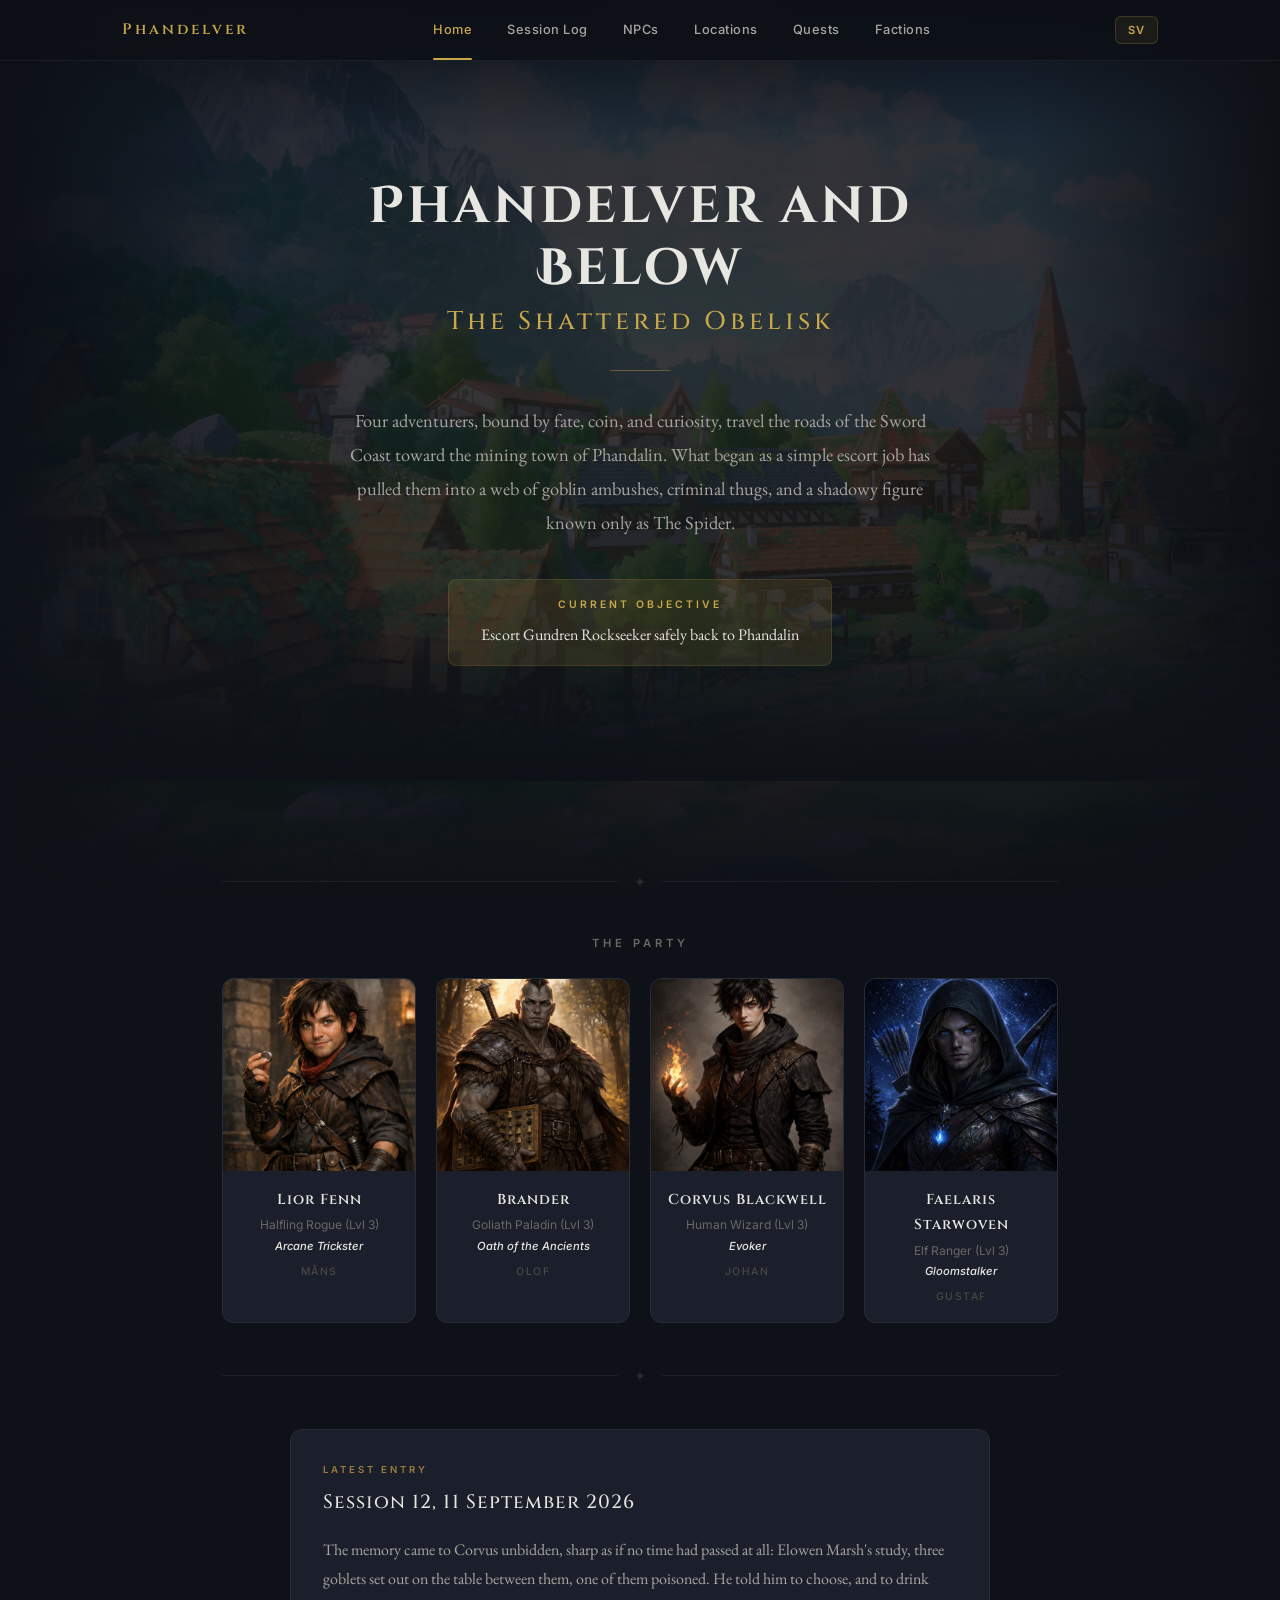
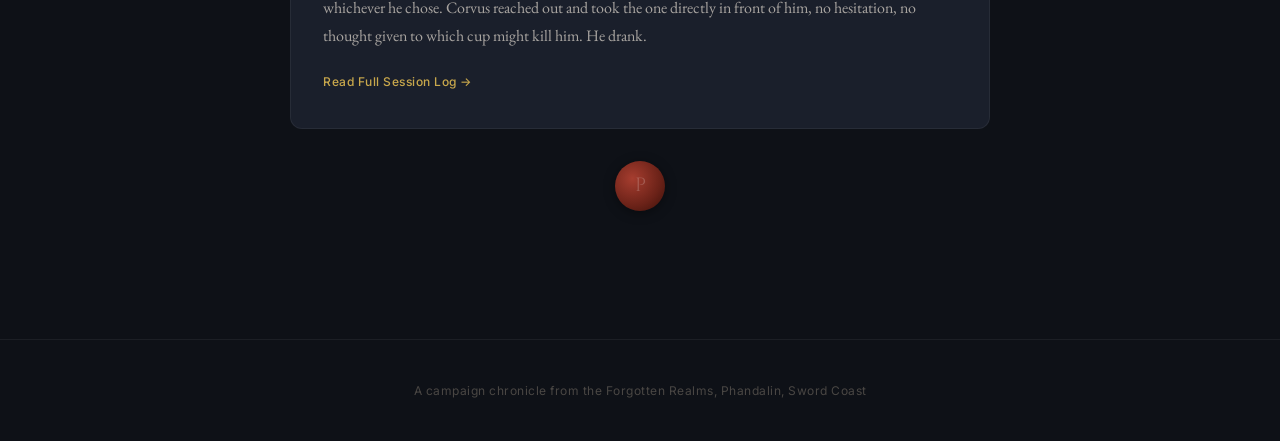
==== site/index.html @ 5e4ab94f "Add Session 12: Cragmaw Castle's depths and the fall of King Grol Session 12 (11 September 2026) wit" ====
<!DOCTYPE html>
<html lang="en">
<head>
  <meta charset="UTF-8">
  <meta name="viewport" content="width=device-width, initial-scale=1.0">
  <title>Phandelver and Below: The Shattered Obelisk</title>
  <link rel="stylesheet" href="assets/css/styles.css">
  <link rel="icon" href="data:image/svg+xml,<svg xmlns='http://www.w3.org/2000/svg' viewBox='0 0 100 100'><text y='.9em' font-size='90'>⚔️</text></svg>">
</head>
<body>
  <div class="page-bg"></div>

  <nav class="main-nav">
    <div class="nav-container">
      <a href="index.html" class="nav-brand">Phandelver</a>
      <ul class="nav-links">
        <li><a href="index.html" data-i18n="nav.home">Home</a></li>
        <li><a href="sessions.html" data-i18n="nav.sessions">Session Log</a></li>
        <li><a href="npcs.html" data-i18n="nav.npcs">NPCs</a></li>
        <li><a href="locations.html" data-i18n="nav.locations">Locations</a></li>
        <li><a href="goals.html" data-i18n="nav.quests">Quests</a></li>
        <li><a href="factions.html" data-i18n="nav.factions">Factions</a></li>
      </ul>
      <div class="nav-right">
        <button class="lang-toggle" title="Byt till svenska">SV</button>
        <button class="nav-toggle" aria-label="Menu">☰</button>
      </div>
    </div>
  </nav>

  <section class="hero">
    <div class="hero-content">
      <h1 class="hero-title">
        Phandelver and Below
        <span>The Shattered Obelisk</span>
      </h1>
      <div class="hero-divider"></div>
      <p class="hero-intro" data-i18n="home.intro">
        Four adventurers, bound by fate, coin, and curiosity, travel the roads of the Sword Coast toward the mining town of Phandalin. What began as a simple escort job has pulled them into a web of goblin ambushes, criminal thugs, and a shadowy figure known only as The Spider.
      </p>
      <div class="hero-goal">
        <span class="hero-goal-label" data-i18n="home.objective">Current Objective</span>
        <span id="hero-goal-text" data-i18n="home.objective.text">Escort Gundren Rockseeker safely back to Phandalin</span>
      </div>
    </div>
  </section>

  <main class="page-wrapper">
    <div class="content-area">

      <div class="divider"><span class="divider-icon">✦</span></div>
      <h2 class="section-title" data-i18n="home.party">The Party</h2>

      <div class="party-grid" id="party-grid"></div>

      <div class="divider"><span class="divider-icon">✦</span></div>

      <div class="latest-session-preview">
        <div class="latest-session-label" data-i18n="home.latest">Latest Entry</div>
        <div class="latest-session-title" id="latest-session-title"></div>
        <div class="latest-session-summary" id="latest-summary"></div>
        <a href="sessions.html" class="btn-link" data-i18n="home.readmore">Read Full Session Log</a>
      </div>

      <div class="wax-seal">P</div>

    </div>
  </main>

  <footer class="main-footer" data-i18n="home.footer">
    A campaign chronicle from the Forgotten Realms, Phandalin, Sword Coast
  </footer>

  <button class="scroll-top" aria-label="Scroll to top">↑</button>

  <script src="assets/js/data.js?v=6"></script>
  <script src="assets/js/i18n.js?v=6"></script>
  <script src="assets/js/app.js?v=6"></script>
  <script>
    campaignReady.then(() => {
      const partyGrid = document.getElementById('party-grid');
      CAMPAIGN.party.forEach(pc => {
        const card = document.createElement('div');
        card.className = 'party-card fade-in';
        card.innerHTML = `
          <div class="party-portrait">
            <img src="${pc.image}" alt="${pc.name}">
          </div>
          <div class="party-card-info">
            <div class="card-name">${pc.name}</div>
            <div class="card-detail">${pc.race} ${pc.class} (Lvl ${pc.level})</div>
            ${pc.subclass ? `<div class="card-subclass">${pc.subclass}</div>` : ''}
            <div class="card-player">${pc.player}</div>
          </div>`;
        partyGrid.appendChild(card);
      });

      function renderLatestSummary() {
        const latest = CAMPAIGN.sessions[CAMPAIGN.sessions.length - 1];
        document.getElementById('latest-session-title').textContent =
          `${latest.title}, ${latest.date}`;
        const st = getSessionText(latest.id);
        const recapText = (st && st.recap) || latest.what;
        const firstParagraph = recapText.split(/\n+/)[0];
        document.getElementById('latest-summary').innerHTML =
          `<p>${firstParagraph}</p>`;
      }
      renderLatestSummary();
      window.addEventListener('langchange', renderLatestSummary);
    });
  </script>
</body>
</html>
---- site/assets/css/styles.css ----
@import url('https://fonts.googleapis.com/css2?family=EB+Garamond:ital,wght@0,400;0,500;0,600;0,700;0,800;1,400;1,500&family=Inter:wght@300;400;500;600&family=Cinzel:wght@400;500;600;700;900&family=Cinzel+Decorative:wght@400;700;900&display=swap');

/* ═══════════════════════════════════════════════════════
   LegendKeeper-inspired Dark Fantasy Theme
   Deep navy, warm gold accents, serif + sans-serif pairing
   ═══════════════════════════════════════════════════════ */

:root {
  /* Core palette */
  --bg-deepest: #0e1117;
  --bg-deep: #141820;
  --bg-card: #1a1f2b;
  --bg-card-hover: #1f2535;
  --bg-surface: #232a38;
  --bg-surface-light: #2a3245;

  --text-primary: #e8e6e1;
  --text-secondary: #a8a4a0;
  --text-muted: #6b6763;
  --text-faded: #4a4744;

  --gold: #c9a84c;
  --gold-bright: #e2c05c;
  --gold-dim: #9a7e3a;
  --gold-glow: rgba(201, 168, 76, 0.12);
  --gold-glow-strong: rgba(201, 168, 76, 0.25);

  --accent-red: #a63d2f;
  --accent-green: #3d8b4a;
  --accent-blue: #3a6b9a;

  --border: rgba(255, 255, 255, 0.06);
  --border-hover: rgba(201, 168, 76, 0.25);
  --shadow: rgba(0, 0, 0, 0.4);
  --shadow-heavy: rgba(0, 0, 0, 0.6);

  /* Typography */
  --font-heading: 'Cinzel', serif;
  --font-heading-decorative: 'Cinzel Decorative', 'Cinzel', serif;
  --font-body: 'EB Garamond', Georgia, serif;
  --font-ui: 'Inter', -apple-system, BlinkMacSystemFont, sans-serif;

  --radius: 8px;
  --radius-lg: 12px;
  --transition: 0.25s ease;
}

*, *::before, *::after {
  box-sizing: border-box;
  margin: 0;
  padding: 0;
}

html {
  scroll-behavior: smooth;
  font-size: 16px;
}

html {
  background-color: var(--bg-deepest);
}

body {
  font-family: var(--font-body);
  background-color: transparent;
  color: var(--text-primary);
  font-size: 1.125rem;
  line-height: 1.75;
  min-height: 100vh;
  -webkit-font-smoothing: antialiased;
}

::selection {
  background: var(--gold-glow-strong);
  color: var(--text-primary);
}

/* ═══════════════════════ NAVIGATION ═══════════════════════ */

.main-nav {
  position: sticky;
  top: 0;
  z-index: 100;
  background: rgba(14, 17, 23, 0.85);
  backdrop-filter: blur(20px);
  -webkit-backdrop-filter: blur(20px);
  border-bottom: 1px solid var(--border);
  padding: 0;
}

.nav-container {
  max-width: 1100px;
  margin: 0 auto;
  display: flex;
  align-items: center;
  justify-content: space-between;
  padding: 0 2rem;
  height: 60px;
}

.nav-brand {
  font-family: var(--font-heading);
  color: var(--gold);
  font-size: 0.95rem;
  text-decoration: none;
  letter-spacing: 3px;
  font-weight: 600;
  transition: color var(--transition);
}

.nav-brand:hover {
  color: var(--gold-bright);
}

.nav-links {
  display: flex;
  list-style: none;
  gap: 0;
  align-items: center;
}

.nav-links a {
  display: block;
  padding: 0 1.1rem;
  color: var(--text-secondary);
  text-decoration: none;
  font-family: var(--font-ui);
  font-size: 0.8rem;
  font-weight: 500;
  letter-spacing: 0.5px;
  transition: color var(--transition);
  line-height: 60px;
  position: relative;
}

.nav-links a:hover {
  color: var(--text-primary);
}

.nav-links a.active {
  color: var(--gold);
}

.nav-links a.active::after {
  content: '';
  position: absolute;
  bottom: 0;
  left: 1.1rem;
  right: 1.1rem;
  height: 2px;
  background: var(--gold);
  border-radius: 1px;
}

.nav-right {
  display: flex;
  align-items: center;
  gap: 0.75rem;
}

.lang-toggle {
  padding: 0.35rem 0.75rem;
  font-family: var(--font-ui);
  font-size: 0.7rem;
  font-weight: 600;
  letter-spacing: 1px;
  background: rgba(201, 168, 76, 0.08);
  border: 1px solid rgba(201, 168, 76, 0.2);
  border-radius: 6px;
  color: var(--gold);
  cursor: pointer;
  transition: all var(--transition);
}

.lang-toggle:hover {
  background: rgba(201, 168, 76, 0.15);
  border-color: var(--gold);
}

.nav-toggle {
  display: none;
  background: none;
  border: none;
  color: var(--text-secondary);
  font-size: 1.3rem;
  cursor: pointer;
  padding: 0.5rem;
}

/* ═══════════════════════ HERO SECTION ═══════════════════════ */

.hero {
  position: relative;
  min-height: 80vh;
  display: flex;
  align-items: center;
  justify-content: center;
  text-align: center;
  overflow: hidden;
  background: transparent;
}

.hero::before {
  content: '';
  position: absolute;
  inset: 0;
  background:
    radial-gradient(ellipse at 50% 40%, rgba(201, 168, 76, 0.06) 0%, transparent 60%),
    radial-gradient(ellipse at 20% 80%, rgba(58, 107, 154, 0.04) 0%, transparent 50%),
    radial-gradient(ellipse at 80% 20%, rgba(166, 61, 47, 0.03) 0%, transparent 50%);
}

.hero::after {
  content: '';
  position: absolute;
  bottom: 0;
  left: 0;
  right: 0;
  height: 200px;
  background: linear-gradient(to top, var(--bg-deepest), transparent);
}

.hero-content {
  position: relative;
  z-index: 2;
  max-width: 720px;
  padding: 4rem 2rem;
}

.hero-subtitle {
  font-family: var(--font-ui);
  color: var(--text-muted);
  font-size: 0.75rem;
  font-weight: 500;
  letter-spacing: 4px;
  text-transform: uppercase;
  margin-bottom: 1.5rem;
}

.hero-title {
  font-family: var(--font-heading-decorative);
  color: var(--text-primary);
  font-size: clamp(2rem, 5vw, 3.2rem);
  font-weight: 700;
  letter-spacing: 3px;
  margin-bottom: 0.5rem;
  line-height: 1.2;
}

.hero-title span {
  display: block;
  font-family: var(--font-heading);
  font-size: 0.5em;
  color: var(--gold);
  letter-spacing: 4px;
  margin-top: 0.5rem;
  font-weight: 500;
}

.hero-divider {
  width: 60px;
  height: 1px;
  background: var(--gold-dim);
  margin: 2rem auto;
  opacity: 0.6;
}

.hero-intro {
  color: var(--text-secondary);
  font-size: 1.15rem;
  max-width: 600px;
  margin: 0 auto 2.5rem;
  line-height: 1.85;
}

.hero-goal {
  display: inline-block;
  background: var(--gold-glow);
  border: 1px solid rgba(201, 168, 76, 0.15);
  border-radius: var(--radius);
  padding: 1rem 2rem;
  color: var(--text-primary);
  font-family: var(--font-body);
  font-size: 1rem;
}

.hero-goal-label {
  display: block;
  font-family: var(--font-ui);
  font-size: 0.65rem;
  font-weight: 600;
  text-transform: uppercase;
  letter-spacing: 3px;
  margin-bottom: 0.4rem;
  color: var(--gold);
}

/* ═══════════════════════ PAGE STRUCTURE ═══════════════════════ */

.page-wrapper {
  min-height: 100vh;
  background: transparent;
  position: relative;
}

/* Fixed background with fade overlay */
.page-bg {
  position: fixed;
  top: 0;
  left: 0;
  right: 0;
  bottom: 0;
  z-index: -1;
  background: url('../images/bg-village.jpg') center center / cover no-repeat fixed;
  opacity: 0.15;
  pointer-events: none;
}

.page-bg::after {
  content: '';
  position: absolute;
  inset: 0;
  background:
    linear-gradient(180deg, var(--bg-deepest) 0%, transparent 15%, transparent 70%, var(--bg-deepest) 100%),
    linear-gradient(90deg, var(--bg-deepest) 0%, transparent 20%, transparent 80%, var(--bg-deepest) 100%);
}

.content-area {
  max-width: 900px;
  margin: 0 auto;
  padding: 3rem 2rem 6rem;
}

.content-area.wide {
  max-width: 1100px;
}

.page-header {
  text-align: center;
  padding: 4rem 2rem 2.5rem;
  border-bottom: 1px solid var(--border);
}

.page-title {
  font-family: var(--font-heading);
  color: var(--text-primary);
  font-size: clamp(1.6rem, 3.5vw, 2.2rem);
  letter-spacing: 3px;
  font-weight: 600;
  margin-bottom: 0.5rem;
}

.page-subtitle {
  font-family: var(--font-ui);
  color: var(--text-muted);
  font-size: 0.85rem;
  font-weight: 400;
  letter-spacing: 0.5px;
}

/* ═══════════════════════ DIVIDERS ═══════════════════════ */

.divider {
  display: flex;
  align-items: center;
  gap: 1rem;
  margin: 2.5rem 0;
  color: var(--text-faded);
}

.divider::before, .divider::after {
  content: '';
  flex: 1;
  height: 1px;
  background: var(--border);
}

.divider-icon {
  font-size: 0.9rem;
  opacity: 0.5;
}

/* ═══════════════════════ PARTY SECTION ═══════════════════════ */

.section-title {
  font-family: var(--font-ui);
  text-align: center;
  font-size: 0.7rem;
  font-weight: 600;
  letter-spacing: 4px;
  text-transform: uppercase;
  color: var(--text-muted);
  margin-bottom: 1.5rem;
}

.party-grid {
  display: grid;
  grid-template-columns: repeat(4, 1fr);
  gap: 1.25rem;
  margin: 0 0 2rem;
}

.party-card {
  background: var(--bg-card);
  border: 1px solid var(--border);
  border-radius: var(--radius-lg);
  overflow: hidden;
  text-align: center;
  transition: all var(--transition);
}

.party-card:hover {
  border-color: var(--border-hover);
  transform: translateY(-2px);
  box-shadow: 0 8px 30px rgba(0, 0, 0, 0.3);
}

.party-portrait {
  width: 100%;
  aspect-ratio: 1;
  overflow: hidden;
  background: var(--bg-surface);
}

.party-portrait img {
  width: 100%;
  height: 100%;
  object-fit: cover;
  object-position: center 15%;
  transition: transform 0.4s ease;
}

.party-card:hover .party-portrait img {
  transform: scale(1.05);
}

.party-card-info {
  padding: 1rem;
}

.party-card .card-name {
  font-family: var(--font-heading);
  color: var(--text-primary);
  font-size: 0.9rem;
  font-weight: 600;
  letter-spacing: 1px;
}

.party-card .card-detail {
  font-family: var(--font-ui);
  color: var(--text-muted);
  font-size: 0.75rem;
  margin-top: 0.15rem;
  font-weight: 400;
}

.party-card .card-subclass {
  font-family: var(--font-ui);
  color: var(--accent);
  font-size: 0.7rem;
  margin-top: 0.1rem;
  font-weight: 500;
  font-style: italic;
}

.party-card .card-player {
  font-family: var(--font-ui);
  font-size: 0.65rem;
  color: var(--text-faded);
  margin-top: 0.4rem;
  text-transform: uppercase;
  letter-spacing: 1.5px;
  font-weight: 500;
}

/* ═══════════════════════ SESSION LOG ═══════════════════════ */

.session-list {
  display: flex;
  flex-direction: column;
  gap: 1rem;
}

.session-entry {
  background: var(--bg-card);
  border: 1px solid var(--border);
  border-radius: var(--radius-lg);
  overflow: hidden;
  transition: border-color var(--transition);
}

.session-entry:hover,
.session-entry.open {
  border-color: rgba(255, 255, 255, 0.1);
}

.session-header {
  display: flex;
  align-items: center;
  justify-content: space-between;
  padding: 1.25rem 1.5rem;
  cursor: pointer;
  user-select: none;
  transition: background var(--transition);
}

.session-header:hover {
  background: rgba(255, 255, 255, 0.02);
}

.session-header-left {
  display: flex;
  align-items: center;
  gap: 1rem;
}

.session-number {
  font-family: var(--font-heading);
  color: var(--gold-dim);
  font-size: 1.2rem;
  font-weight: 600;
  min-width: 40px;
  opacity: 0.7;
}

.session-title {
  font-family: var(--font-heading);
  color: var(--text-primary);
  font-size: 1rem;
  letter-spacing: 1px;
  font-weight: 500;
}

.session-date {
  font-family: var(--font-ui);
  color: var(--text-muted);
  font-size: 0.75rem;
  margin-top: 0.1rem;
}

.session-toggle {
  color: var(--text-faded);
  font-size: 0.8rem;
  transition: transform var(--transition);
}

.session-entry.open .session-toggle {
  transform: rotate(180deg);
}

.session-body {
  max-height: 0;
  overflow: hidden;
  transition: max-height 0.5s ease;
}

.session-entry.open .session-body {
  max-height: 8000px;
}

.session-content {
  padding: 0 1.5rem 2rem;
}

.session-category {
  margin-top: 2rem;
}

.session-category:first-child {
  margin-top: 0.5rem;
}

.category-header {
  display: flex;
  align-items: center;
  gap: 0.5rem;
  margin-bottom: 0.75rem;
}

.category-icon {
  font-size: 0.9rem;
  width: 20px;
  text-align: center;
  opacity: 0.7;
}

.category-title {
  font-family: var(--font-ui);
  font-size: 0.7rem;
  font-weight: 600;
  letter-spacing: 2px;
  text-transform: uppercase;
  color: var(--gold-dim);
}

/* Prose style for session content */
.session-prose {
  color: var(--text-secondary);
  font-size: 1.05rem;
  line-height: 1.85;
}

.session-prose p {
  margin-bottom: 0.75rem;
  text-indent: 0;
}

.session-prose p:last-child {
  margin-bottom: 0;
}

/* Keep bullet lists as fallback */
.category-list {
  list-style: none;
  padding-left: 0;
}

.category-list li {
  position: relative;
  padding: 0.2rem 0 0.2rem 1rem;
  color: var(--text-secondary);
  font-size: 1rem;
  line-height: 1.75;
}

.category-list li::before {
  content: '·';
  position: absolute;
  left: 0;
  color: var(--gold-dim);
  font-weight: 700;
}

.session-goal-box {
  margin-top: 2rem;
  padding: 1.25rem 1.5rem;
  background: var(--gold-glow);
  border-left: 2px solid var(--gold-dim);
  border-radius: 0 var(--radius) var(--radius) 0;
}

.session-goal-text {
  color: var(--text-primary);
  font-style: italic;
  font-size: 1.05rem;
  line-height: 1.7;
}

/* ═══════════════════════ SEARCH & FILTER ═══════════════════════ */

.search-bar {
  display: flex;
  gap: 0.75rem;
  margin-bottom: 2rem;
  align-items: center;
  flex-wrap: wrap;
}

.search-input {
  flex: 1;
  min-width: 200px;
  padding: 0.7rem 1rem;
  font-family: var(--font-ui);
  font-size: 0.85rem;
  background: var(--bg-card);
  border: 1px solid var(--border);
  border-radius: var(--radius);
  color: var(--text-primary);
  transition: all var(--transition);
}

.search-input::placeholder {
  color: var(--text-faded);
}

.search-input:focus {
  outline: none;
  border-color: var(--gold-dim);
  box-shadow: 0 0 0 3px var(--gold-glow);
}

.filter-btn {
  padding: 0.5rem 0.9rem;
  font-family: var(--font-ui);
  font-size: 0.7rem;
  font-weight: 600;
  letter-spacing: 0.5px;
  background: var(--bg-card);
  border: 1px solid var(--border);
  border-radius: var(--radius);
  color: var(--text-muted);
  cursor: pointer;
  transition: all var(--transition);
}

.filter-btn:hover {
  border-color: rgba(255, 255, 255, 0.15);
  color: var(--text-primary);
}

.filter-btn.active {
  border-color: var(--gold-dim);
  color: var(--gold);
  background: var(--gold-glow);
}

/* ═══════════════════════ NPC CARDS ═══════════════════════ */

.npc-grid {
  display: grid;
  grid-template-columns: repeat(auto-fill, minmax(260px, 1fr));
  gap: 1.25rem;
}

.npc-card {
  background: var(--bg-card);
  border: 1px solid var(--border);
  border-radius: var(--radius-lg);
  overflow: hidden;
  transition: all var(--transition);
}

.npc-card:hover {
  border-color: var(--border-hover);
  transform: translateY(-3px);
  box-shadow: 0 12px 40px rgba(0, 0, 0, 0.3);
}

.npc-portrait {
  width: 100%;
  aspect-ratio: 1;
  background: var(--bg-surface);
  display: flex;
  align-items: center;
  justify-content: center;
  position: relative;
  overflow: hidden;
}

.npc-portrait img {
  width: 100%;
  height: 100%;
  object-fit: cover;
  object-position: center 15%;
  transition: transform 0.4s ease;
}

.npc-card:hover .npc-portrait img {
  transform: scale(1.05);
}

.npc-portrait-placeholder {
  font-family: var(--font-heading);
  color: var(--gold-dim);
  font-size: 2.5rem;
  opacity: 0.25;
}

.npc-info {
  padding: 1.25rem;
}

.npc-name {
  font-family: var(--font-heading);
  color: var(--text-primary);
  font-size: 1rem;
  font-weight: 600;
  letter-spacing: 0.5px;
  margin-bottom: 0.6rem;
}

.npc-detail {
  font-size: 0.9rem;
  color: var(--text-secondary);
  margin-bottom: 0.5rem;
  line-height: 1.6;
}

.npc-detail-label {
  font-family: var(--font-ui);
  font-size: 0.6rem;
  font-weight: 600;
  text-transform: uppercase;
  letter-spacing: 1.5px;
  color: var(--text-muted);
  display: block;
  margin-bottom: 0.2rem;
}

.npc-locations {
  display: flex;
  flex-wrap: wrap;
  gap: 0.35rem;
  margin-top: 0.5rem;
}

.npc-tag {
  display: inline-block;
  padding: 0.2rem 0.6rem;
  font-family: var(--font-ui);
  font-size: 0.6rem;
  font-weight: 500;
  letter-spacing: 0.3px;
  background: var(--bg-surface);
  border: 1px solid var(--border);
  border-radius: 4px;
  color: var(--text-muted);
}

.npc-session-badge {
  display: inline-block;
  padding: 0.2rem 0.6rem;
  font-family: var(--font-ui);
  font-size: 0.6rem;
  font-weight: 500;
  background: var(--gold-glow);
  border-radius: 4px;
  color: var(--gold-dim);
  margin-top: 0.75rem;
}

/* ═══════════════════════ LOCATION CARDS ═══════════════════════ */

.location-grid {
  display: grid;
  grid-template-columns: repeat(auto-fill, minmax(340px, 1fr));
  gap: 1.25rem;
}

.location-card {
  background: var(--bg-card);
  border: 1px solid var(--border);
  border-radius: var(--radius-lg);
  overflow: hidden;
  transition: all var(--transition);
}

.location-card:hover {
  border-color: rgba(255, 255, 255, 0.1);
  box-shadow: 0 8px 24px rgba(0, 0, 0, 0.2);
}

.location-card-header {
  padding: 1.25rem 1.5rem;
  border-bottom: 1px solid var(--border);
  display: flex;
  justify-content: space-between;
  align-items: center;
}

.location-name {
  font-family: var(--font-heading);
  color: var(--text-primary);
  font-size: 1rem;
  font-weight: 600;
  letter-spacing: 0.5px;
}

.location-sessions {
  display: flex;
  gap: 0.3rem;
}

.location-session-tag {
  display: inline-block;
  padding: 0.15rem 0.5rem;
  font-family: var(--font-ui);
  font-size: 0.6rem;
  font-weight: 600;
  background: var(--gold-glow);
  border-radius: 4px;
  color: var(--gold-dim);
  letter-spacing: 0.5px;
}

.location-events {
  padding: 1rem 1.5rem 1.25rem;
  list-style: none;
}

.location-events li {
  position: relative;
  padding: 0.35rem 0 0.35rem 1.5rem;
  font-size: 0.9rem;
  color: var(--text-secondary);
  line-height: 1.65;
  border-left: 1px solid rgba(201, 168, 76, 0.12);
  margin-left: 0.25rem;
}

.location-events li::before {
  content: '';
  position: absolute;
  left: -3.5px;
  top: 0.75rem;
  width: 7px;
  height: 7px;
  border-radius: 50%;
  background: var(--gold-dim);
  opacity: 0.6;
}

/* ═══════════════════════ QUEST / GOALS ═══════════════════════ */

.goals-board {
  display: grid;
  gap: 2.5rem;
}

.goals-section-title {
  font-family: var(--font-ui);
  font-size: 0.7rem;
  font-weight: 600;
  letter-spacing: 3px;
  text-transform: uppercase;
  color: var(--text-muted);
  margin-bottom: 1rem;
  padding-bottom: 0.75rem;
  border-bottom: 1px solid var(--border);
  display: flex;
  align-items: center;
  gap: 0.5rem;
}

.quest-list {
  display: flex;
  flex-direction: column;
  gap: 0.75rem;
}

.quest-card {
  display: flex;
  align-items: flex-start;
  gap: 1rem;
  padding: 1.25rem 1.5rem;
  background: var(--bg-card);
  border: 1px solid var(--border);
  border-radius: var(--radius-lg);
  transition: all var(--transition);
}

.quest-card:hover {
  border-color: rgba(255, 255, 255, 0.1);
  background: var(--bg-card-hover);
}

.quest-card.completed {
  opacity: 0.45;
}

.quest-card.completed .quest-text {
  text-decoration: line-through;
  text-decoration-color: var(--text-faded);
}

.quest-icon {
  font-size: 1.2rem;
  min-width: 24px;
  text-align: center;
  padding-top: 0.15rem;
}

.quest-content {
  flex: 1;
}

.quest-text {
  color: var(--text-primary);
  font-size: 1rem;
  line-height: 1.6;
}

.quest-meta {
  font-family: var(--font-ui);
  font-size: 0.65rem;
  font-weight: 500;
  color: var(--text-faded);
  letter-spacing: 1px;
  text-transform: uppercase;
  margin-top: 0.25rem;
}

/* ═══════════════════════ LATEST SESSION PREVIEW ═══════════════════════ */

.latest-session-preview {
  max-width: 700px;
  margin: 2.5rem auto 0;
  background: var(--bg-card);
  border: 1px solid var(--border);
  border-radius: var(--radius-lg);
  padding: 2rem;
}

.latest-session-label {
  font-family: var(--font-ui);
  font-size: 0.6rem;
  font-weight: 600;
  text-transform: uppercase;
  letter-spacing: 3px;
  color: var(--gold-dim);
  margin-bottom: 0.5rem;
}

.latest-session-title {
  font-family: var(--font-heading);
  color: var(--text-primary);
  font-size: 1.2rem;
  font-weight: 500;
  letter-spacing: 1px;
  margin-bottom: 1rem;
}

.latest-session-summary {
  color: var(--text-secondary);
  font-size: 1rem;
  line-height: 1.8;
}

.btn-link {
  display: inline-block;
  margin-top: 1.25rem;
  font-family: var(--font-ui);
  font-size: 0.75rem;
  font-weight: 500;
  letter-spacing: 0.5px;
  color: var(--gold);
  text-decoration: none;
  transition: color var(--transition);
}

.btn-link:hover {
  color: var(--gold-bright);
}

.btn-link::after {
  content: ' →';
}

/* ═══════════════════════ FACTIONS ═══════════════════════ */

.faction-grid {
  display: grid;
  grid-template-columns: repeat(auto-fill, minmax(340px, 1fr));
  gap: 2rem;
}

.faction-card {
  background: var(--bg-card);
  border: 1px solid var(--border);
  border-radius: var(--radius-lg);
  padding: 2rem;
  transition: border-color var(--transition), box-shadow var(--transition);
}

.faction-card:hover {
  border-color: var(--border-hover);
  box-shadow: 0 4px 20px var(--shadow);
}

.faction-header {
  display: flex;
  align-items: center;
  gap: 0.75rem;
  margin-bottom: 1rem;
}

.faction-icon {
  font-size: 1.8rem;
}

.faction-name {
  font-family: var(--font-heading);
  font-size: 1.3rem;
  color: var(--gold);
  letter-spacing: 0.04em;
}

.faction-description {
  color: var(--text-secondary);
  font-size: 1rem;
  line-height: 1.7;
  margin-bottom: 1.5rem;
}

.faction-section {
  margin-top: 1rem;
}

.faction-label {
  font-family: var(--font-ui);
  font-size: 0.7rem;
  font-weight: 600;
  text-transform: uppercase;
  letter-spacing: 0.08em;
  color: var(--gold-dim);
  margin-bottom: 0.5rem;
}

.faction-tags {
  display: flex;
  flex-wrap: wrap;
  gap: 0.4rem;
}

.faction-member-tag,
.faction-contact-tag {
  font-family: var(--font-ui);
  font-size: 0.8rem;
  padding: 0.25rem 0.75rem;
  border-radius: 999px;
  border: 1px solid var(--border);
}

.faction-member-tag {
  background: var(--gold-glow);
  color: var(--gold-bright);
  border-color: var(--gold-dim);
}

.faction-contact-tag {
  background: var(--bg-surface);
  color: var(--text-secondary);
}

/* ═══════════════════════ FOOTER ═══════════════════════ */

.main-footer {
  text-align: center;
  padding: 2.5rem 2rem;
  background: var(--bg-deepest);
  border-top: 1px solid var(--border);
  color: var(--text-faded);
  font-family: var(--font-ui);
  font-size: 0.75rem;
  letter-spacing: 0.5px;
}

/* ═══════════════════════ DECORATIVE ═══════════════════════ */

.wax-seal {
  display: flex;
  width: 50px;
  height: 50px;
  border-radius: 50%;
  background: radial-gradient(circle at 35% 35%, #a63d2f, #6b2218 60%, #3a1009);
  box-shadow: 0 2px 12px rgba(0, 0, 0, 0.4);
  align-items: center;
  justify-content: center;
  font-family: var(--font-heading);
  color: rgba(255, 255, 255, 0.2);
  font-size: 1.2rem;
  margin: 2rem auto;
}

/* ═══════════════════════ SCROLL TO TOP ═══════════════════════ */

.scroll-top {
  position: fixed;
  bottom: 2rem;
  right: 2rem;
  width: 40px;
  height: 40px;
  border-radius: 50%;
  background: var(--bg-surface);
  border: 1px solid var(--border);
  color: var(--text-muted);
  font-size: 1rem;
  cursor: pointer;
  opacity: 0;
  visibility: hidden;
  transition: all var(--transition);
  z-index: 50;
  display: flex;
  align-items: center;
  justify-content: center;
}

.scroll-top.visible {
  opacity: 1;
  visibility: visible;
}

.scroll-top:hover {
  border-color: var(--gold-dim);
  color: var(--gold);
}

/* ═══════════════════════ ANIMATIONS ═══════════════════════ */

@keyframes fadeInUp {
  from { opacity: 0; transform: translateY(16px); }
  to { opacity: 1; transform: translateY(0); }
}

.fade-in {
  animation: fadeInUp 0.5s ease forwards;
  opacity: 0;
}

.fade-in:nth-child(1) { animation-delay: 0.03s; }
.fade-in:nth-child(2) { animation-delay: 0.06s; }
.fade-in:nth-child(3) { animation-delay: 0.09s; }
.fade-in:nth-child(4) { animation-delay: 0.12s; }
.fade-in:nth-child(5) { animation-delay: 0.15s; }
.fade-in:nth-child(6) { animation-delay: 0.18s; }
.fade-in:nth-child(7) { animation-delay: 0.21s; }
.fade-in:nth-child(8) { animation-delay: 0.24s; }
.fade-in:nth-child(9) { animation-delay: 0.27s; }
.fade-in:nth-child(10) { animation-delay: 0.30s; }

/* ═══════════════════════ RESPONSIVE ═══════════════════════ */

@media (max-width: 768px) {
  .nav-links {
    display: none;
    position: absolute;
    top: 100%;
    left: 0;
    right: 0;
    flex-direction: column;
    background: var(--bg-deep);
    border-bottom: 1px solid var(--border);
    box-shadow: 0 8px 30px var(--shadow-heavy);
  }

  .nav-links.open {
    display: flex;
  }

  .nav-links a {
    padding: 0.9rem 2rem;
    line-height: 1.4;
    border-bottom: 1px solid var(--border);
  }

  .nav-toggle {
    display: block;
  }

  .nav-right {
    order: 2;
  }

  .hero {
    min-height: 65vh;
  }

  .hero-content {
    padding: 3rem 1.25rem;
  }

  .hero-intro {
    font-size: 1.05rem;
  }

  .hero-goal {
    padding: 0.85rem 1.25rem;
  }

  .content-area {
    padding: 2rem 1.25rem 4rem;
  }

  .party-grid {
    grid-template-columns: repeat(2, 1fr);
  }

  .npc-grid {
    grid-template-columns: repeat(auto-fill, minmax(200px, 1fr));
  }

  .location-grid {
    grid-template-columns: 1fr;
  }

  .faction-grid {
    grid-template-columns: 1fr;
    gap: 1.25rem;
  }

  .faction-card {
    padding: 1.5rem;
  }

  .session-header {
    padding: 1rem 1.25rem;
  }

  .session-content {
    padding: 0 1.25rem 1.5rem;
  }

  .search-bar {
    flex-direction: row;
    flex-wrap: wrap;
  }

  .search-bar .search-input {
    width: 100%;
    flex: 1 1 100%;
  }

  .search-bar .filter-btn {
    flex: 1 1 auto;
    min-width: 0;
    padding: 0.55rem 0.5rem;
    text-align: center;
  }

  .latest-session-preview {
    padding: 1.5rem;
  }

  .page-header {
    padding: 3rem 1.25rem 2rem;
  }

  .quest-card {
    padding: 1rem 1.25rem;
  }
}

@media (max-width: 480px) {
  .party-grid {
    grid-template-columns: 1fr 1fr;
    gap: 0.75rem;
  }

  .party-card-info {
    padding: 0.75rem;
  }

  .party-card .card-name {
    font-size: 0.8rem;
  }

  .npc-grid {
    grid-template-columns: 1fr;
  }

  .session-header-left {
    gap: 0.6rem;
  }

  .session-number {
    font-size: 1rem;
    min-width: 30px;
  }

  .session-title {
    font-size: 0.9rem;
  }

  .location-card-header {
    padding: 1rem 1.25rem;
    flex-wrap: wrap;
    gap: 0.5rem;
  }
}
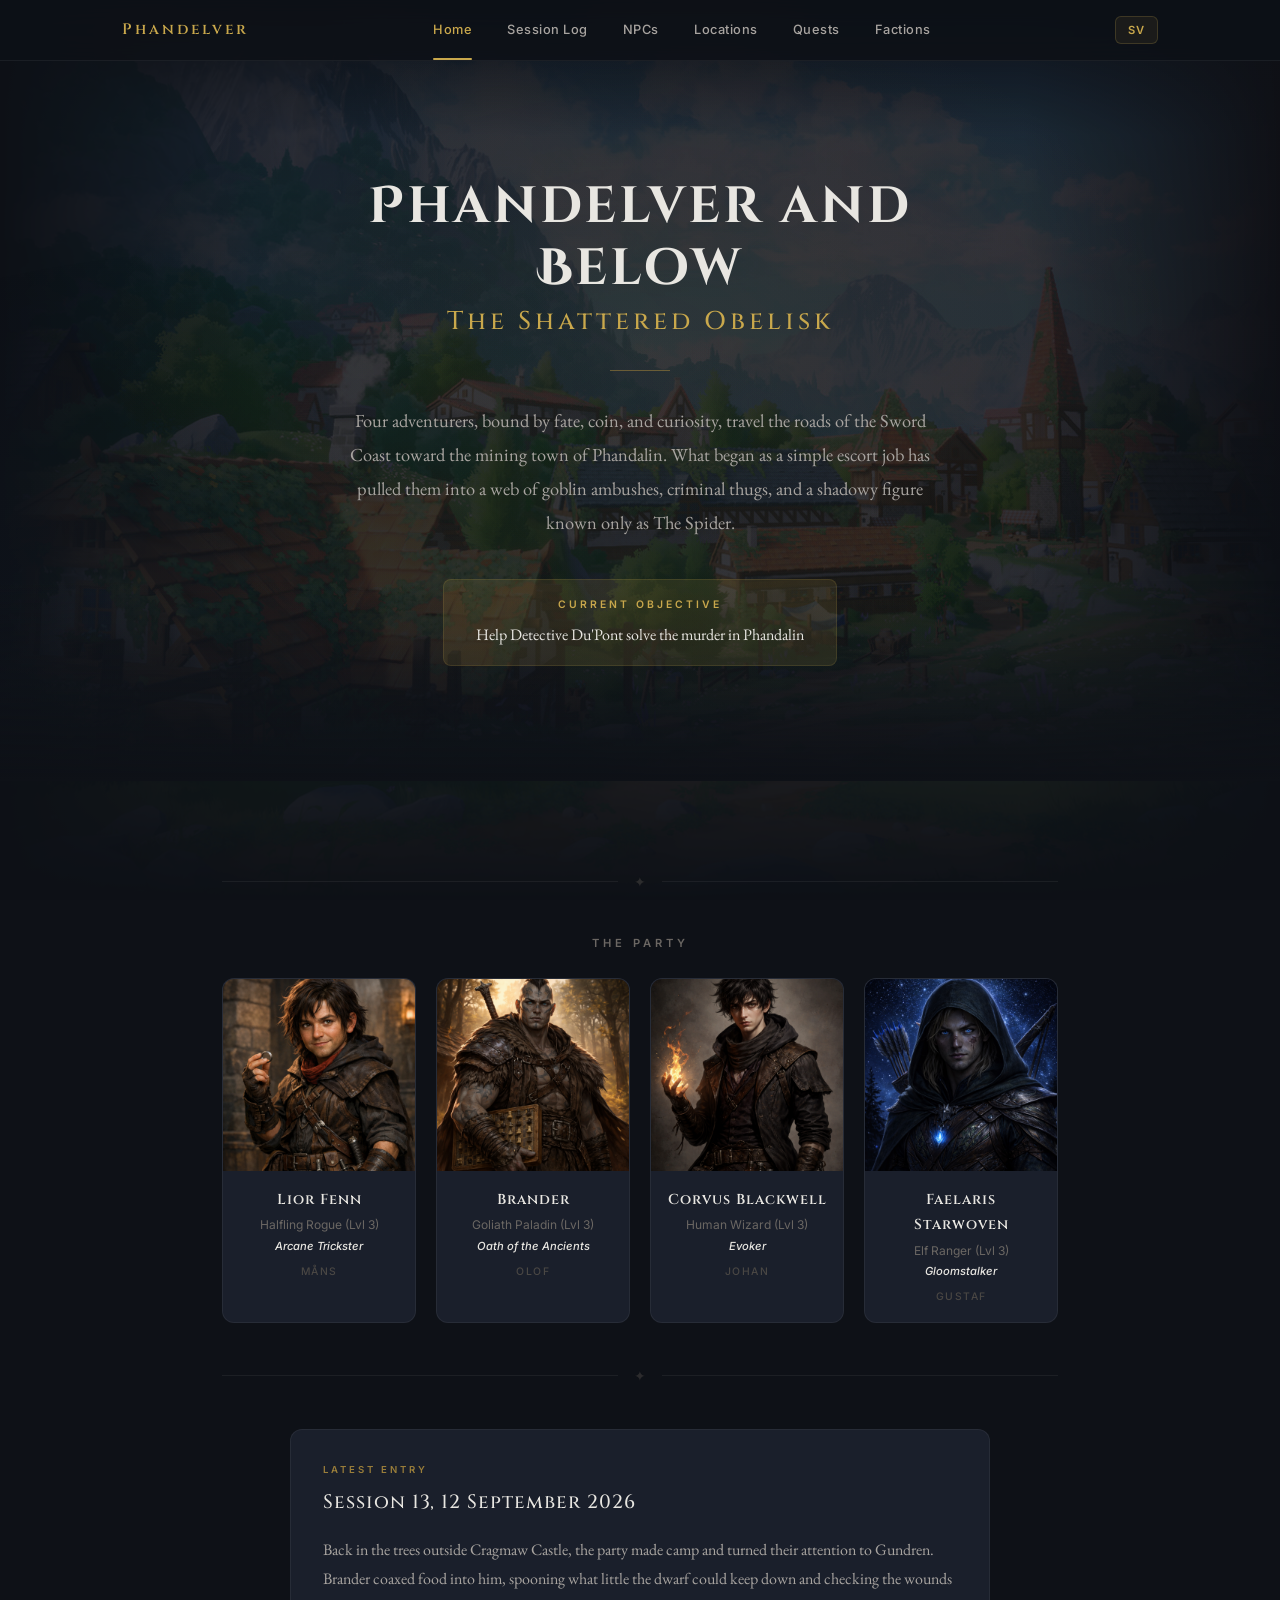
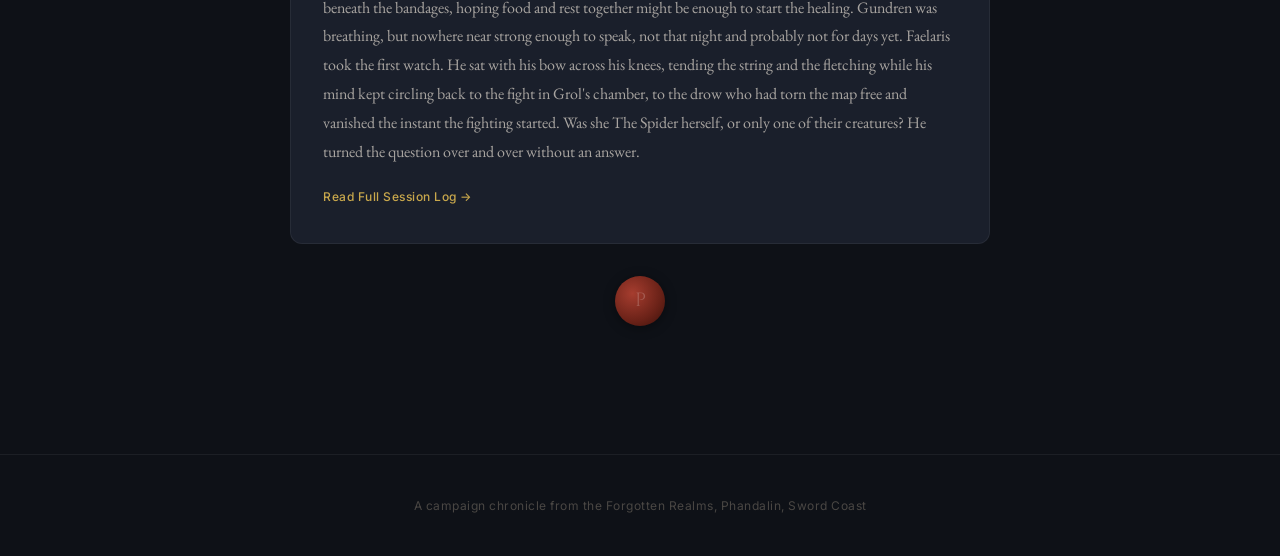
==== commit b28500ce: "Add Session 13: the road home to Phandalin, and a murder to solve Session 13 (12 September 2026): th" ====
--- a/site/index.html
+++ b/site/index.html
@@ -40,7 +40,7 @@
       </p>
       <div class="hero-goal">
         <span class="hero-goal-label" data-i18n="home.objective">Current Objective</span>
-        <span id="hero-goal-text" data-i18n="home.objective.text">Escort Gundren Rockseeker safely back to Phandalin</span>
+        <span id="hero-goal-text" data-i18n="home.objective.text">Help Detective Du'Pont solve the murder in Phandalin</span>
       </div>
     </div>
   </section>
@@ -73,9 +73,9 @@
 
   <button class="scroll-top" aria-label="Scroll to top">↑</button>
 
-  <script src="assets/js/data.js?v=6"></script>
-  <script src="assets/js/i18n.js?v=6"></script>
-  <script src="assets/js/app.js?v=6"></script>
+  <script src="assets/js/data.js?v=8"></script>
+  <script src="assets/js/i18n.js?v=8"></script>
+  <script src="assets/js/app.js?v=8"></script>
   <script>
     campaignReady.then(() => {
       const partyGrid = document.getElementById('party-grid');
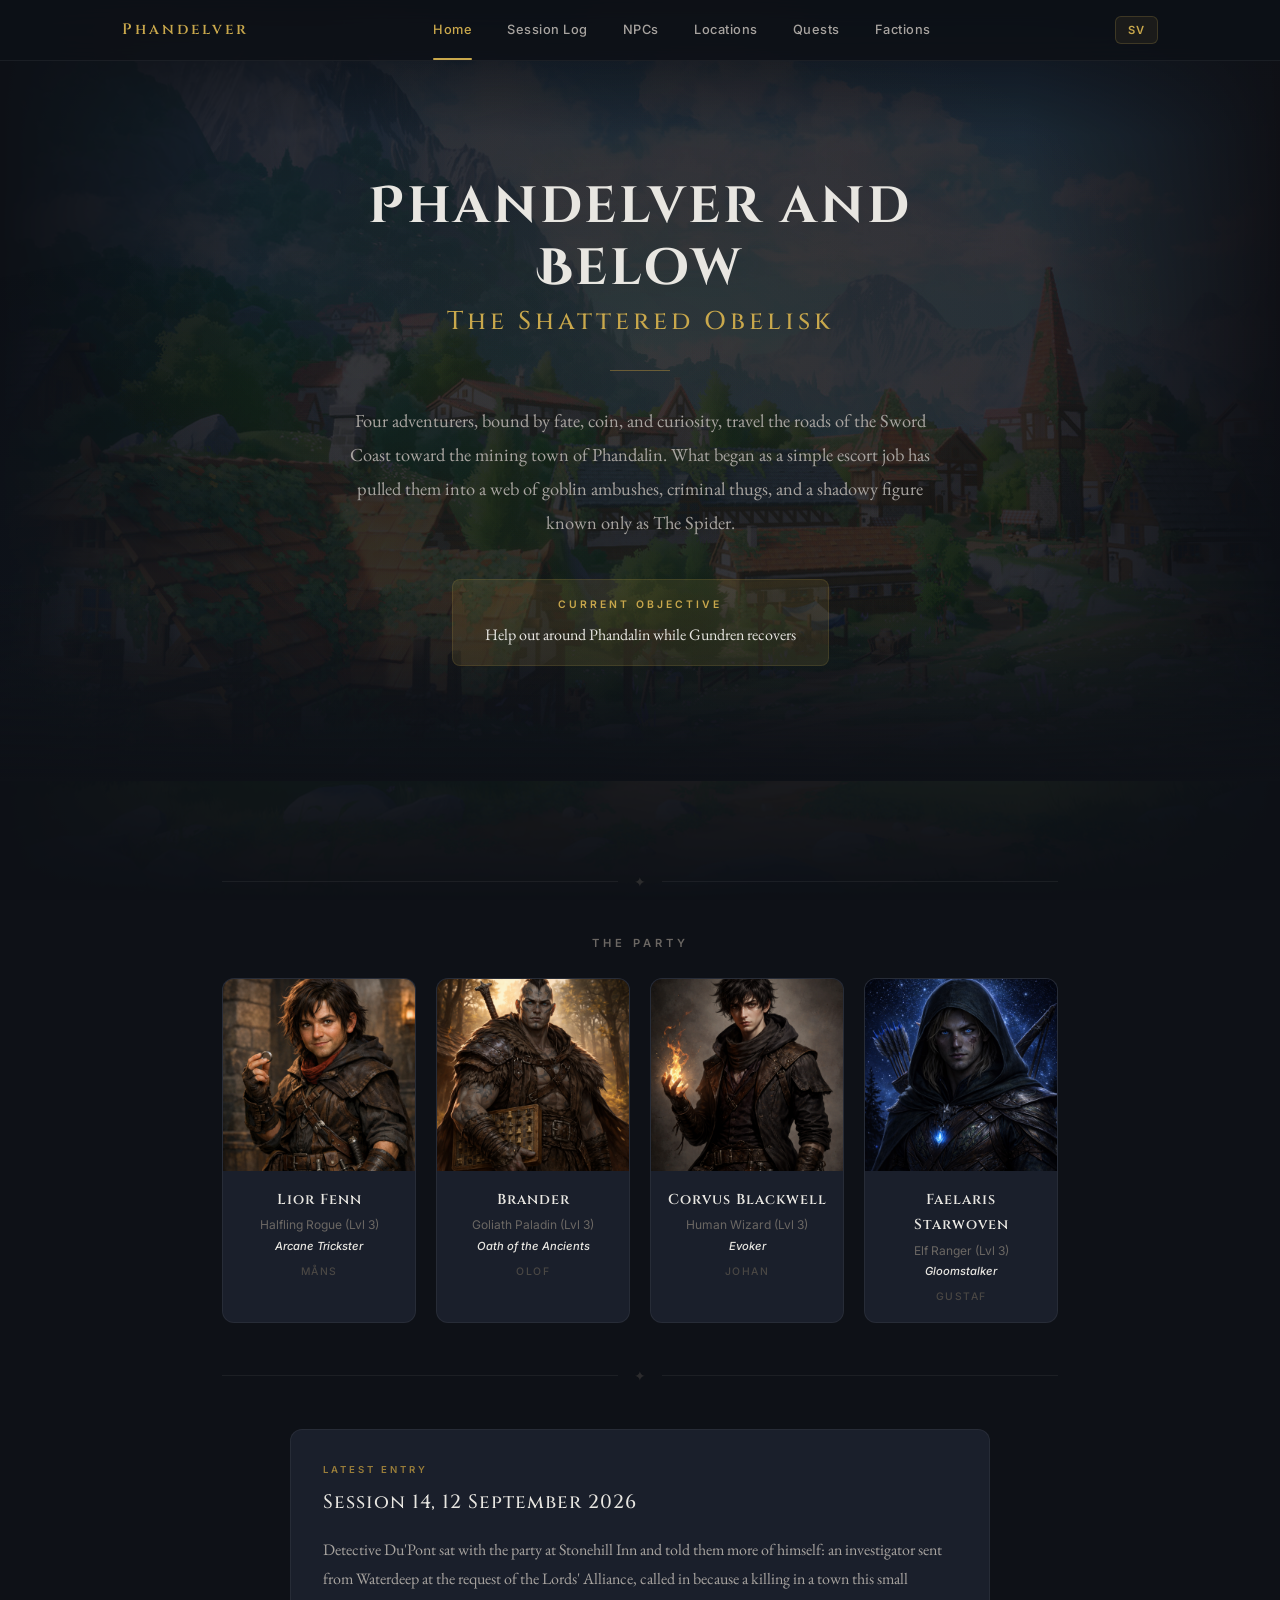
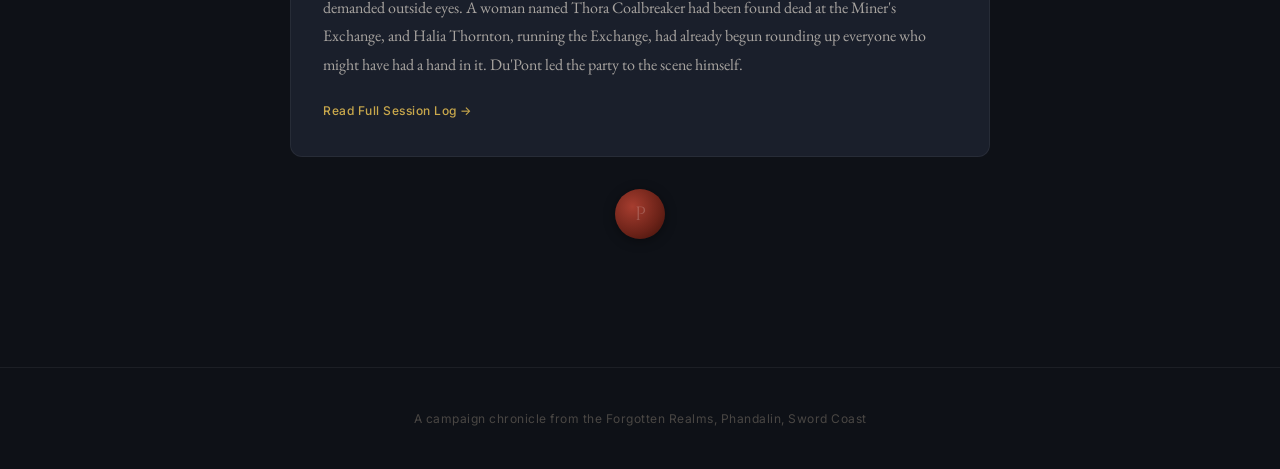
==== commit 22b9bd6b: "Add Session 14: the murder at the Miner's Exchange solved Detective Du'Pont enlists the party to hel" ====
--- a/site/index.html
+++ b/site/index.html
@@ -40,7 +40,7 @@
       </p>
       <div class="hero-goal">
         <span class="hero-goal-label" data-i18n="home.objective">Current Objective</span>
-        <span id="hero-goal-text" data-i18n="home.objective.text">Help Detective Du'Pont solve the murder in Phandalin</span>
+        <span id="hero-goal-text" data-i18n="home.objective.text">Help out around Phandalin while Gundren recovers</span>
       </div>
     </div>
   </section>
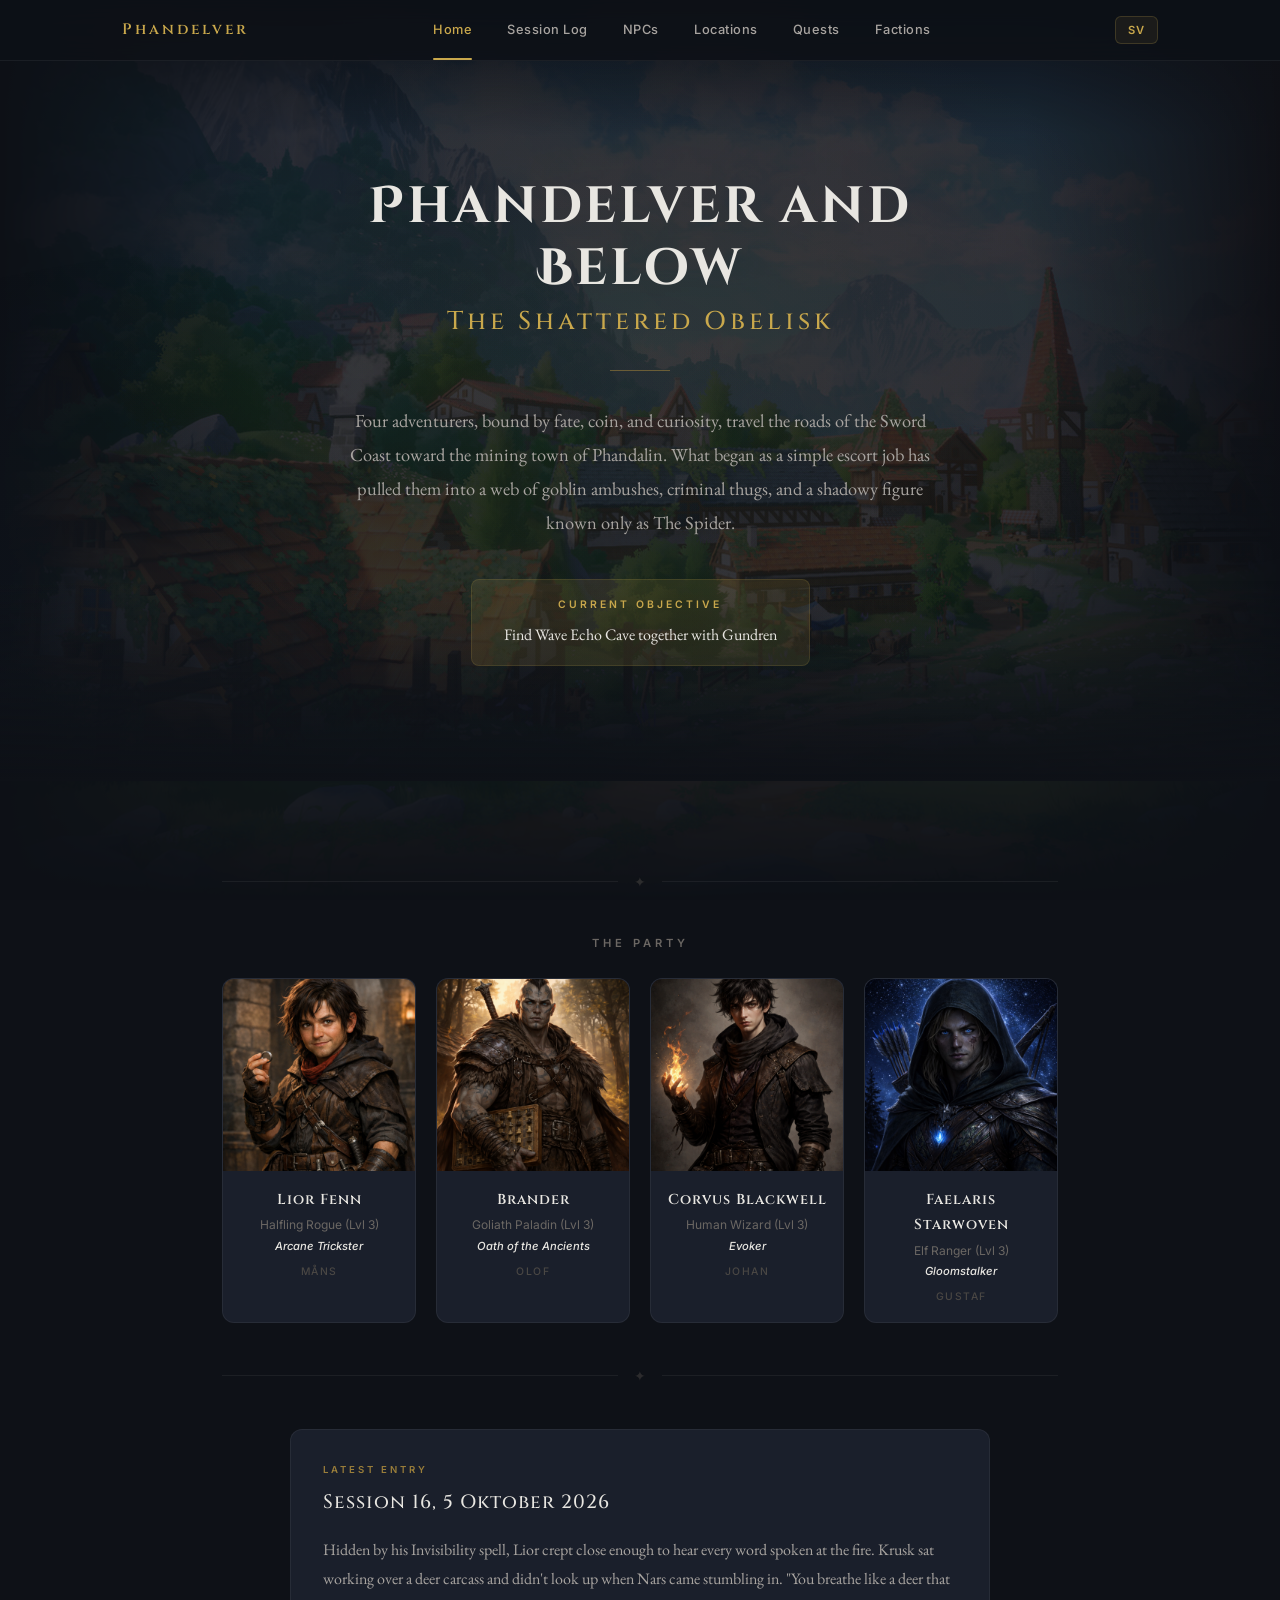
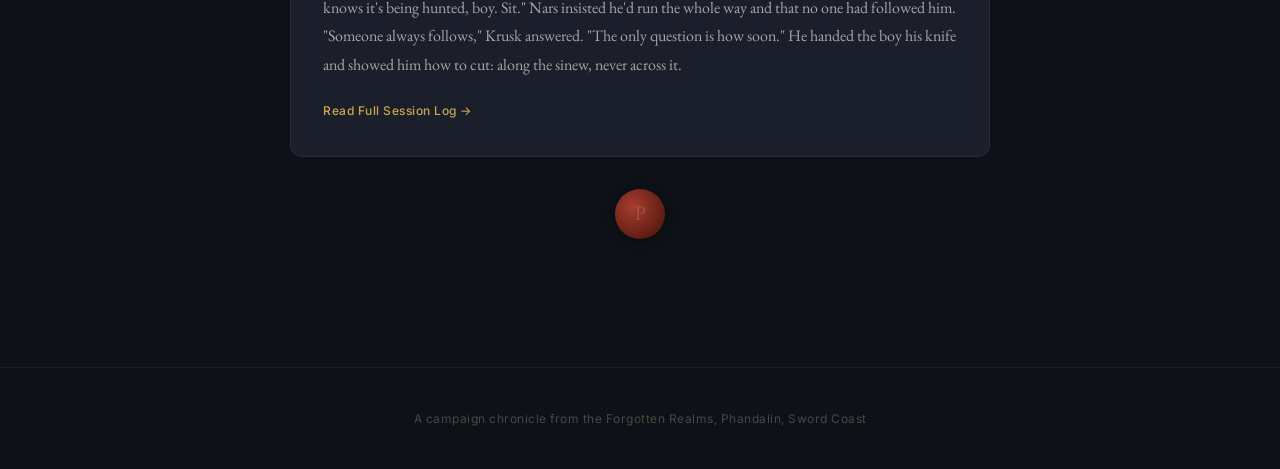
==== commit 9263221e: "Add Session 16: Nars comes home, Gundren talks, Elowen Marsh falls Adds the Session 16 recap (EN/SV)" ====
--- a/site/index.html
+++ b/site/index.html
@@ -40,7 +40,7 @@
       </p>
       <div class="hero-goal">
         <span class="hero-goal-label" data-i18n="home.objective">Current Objective</span>
-        <span id="hero-goal-text" data-i18n="home.objective.text">Help out around Phandalin while Gundren recovers</span>
+        <span id="hero-goal-text" data-i18n="home.objective.text">Find Wave Echo Cave together with Gundren</span>
       </div>
     </div>
   </section>
@@ -73,9 +73,9 @@
 
   <button class="scroll-top" aria-label="Scroll to top">↑</button>
 
-  <script src="assets/js/data.js?v=8"></script>
-  <script src="assets/js/i18n.js?v=8"></script>
-  <script src="assets/js/app.js?v=8"></script>
+  <script src="assets/js/data.js?v=9"></script>
+  <script src="assets/js/i18n.js?v=9"></script>
+  <script src="assets/js/app.js?v=9"></script>
   <script>
     campaignReady.then(() => {
       const partyGrid = document.getElementById('party-grid');
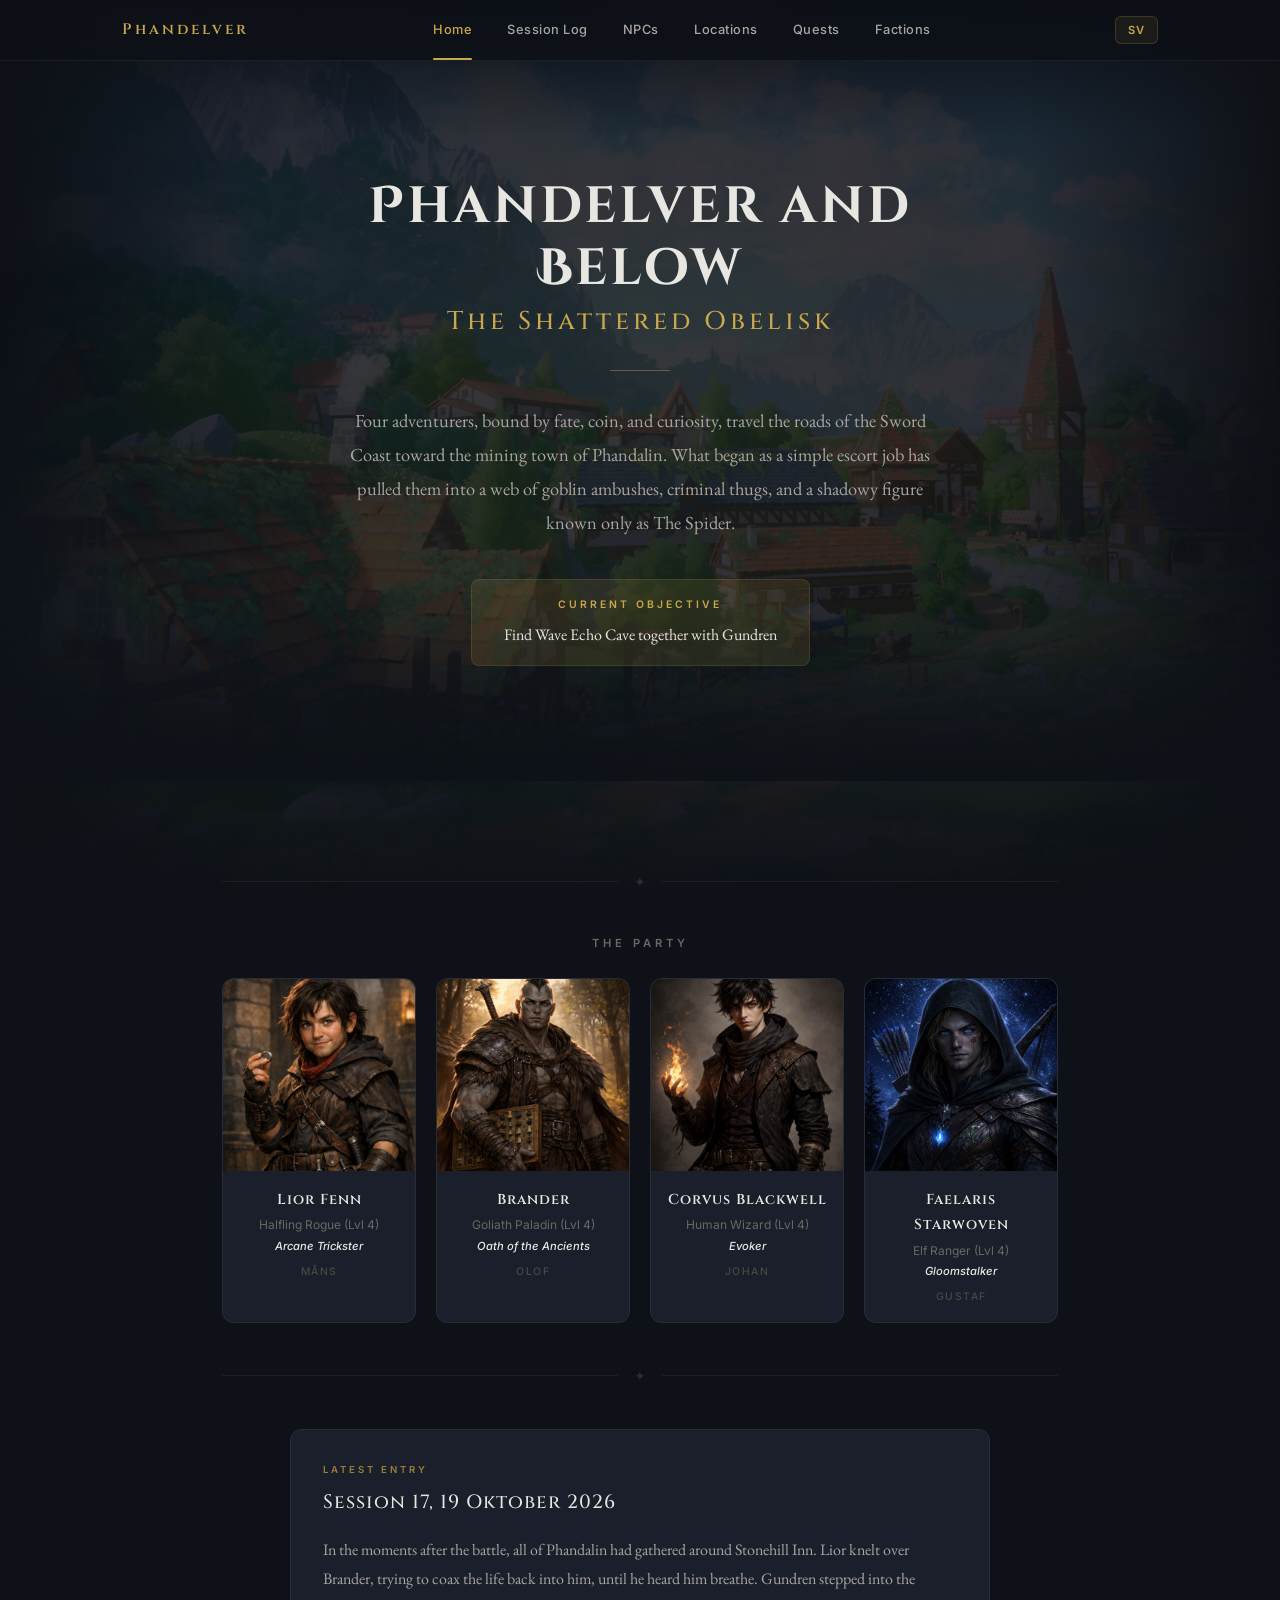
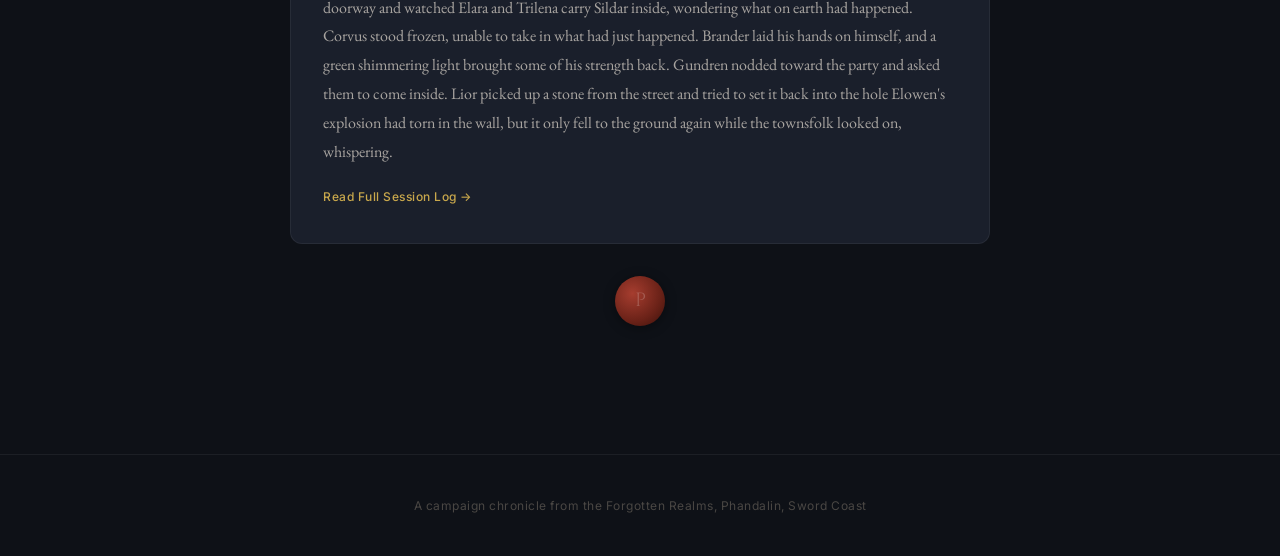
==== commit 9e8ca899: "Add Session 17: the Orchard Ghost unmasked, Halia's deal with Corvus Adds the Session 17 recap (EN/S" ====
--- a/site/index.html
+++ b/site/index.html
@@ -73,9 +73,9 @@
 
   <button class="scroll-top" aria-label="Scroll to top">↑</button>
 
-  <script src="assets/js/data.js?v=9"></script>
-  <script src="assets/js/i18n.js?v=9"></script>
-  <script src="assets/js/app.js?v=9"></script>
+  <script src="assets/js/data.js?v=10"></script>
+  <script src="assets/js/i18n.js?v=10"></script>
+  <script src="assets/js/app.js?v=10"></script>
   <script>
     campaignReady.then(() => {
       const partyGrid = document.getElementById('party-grid');
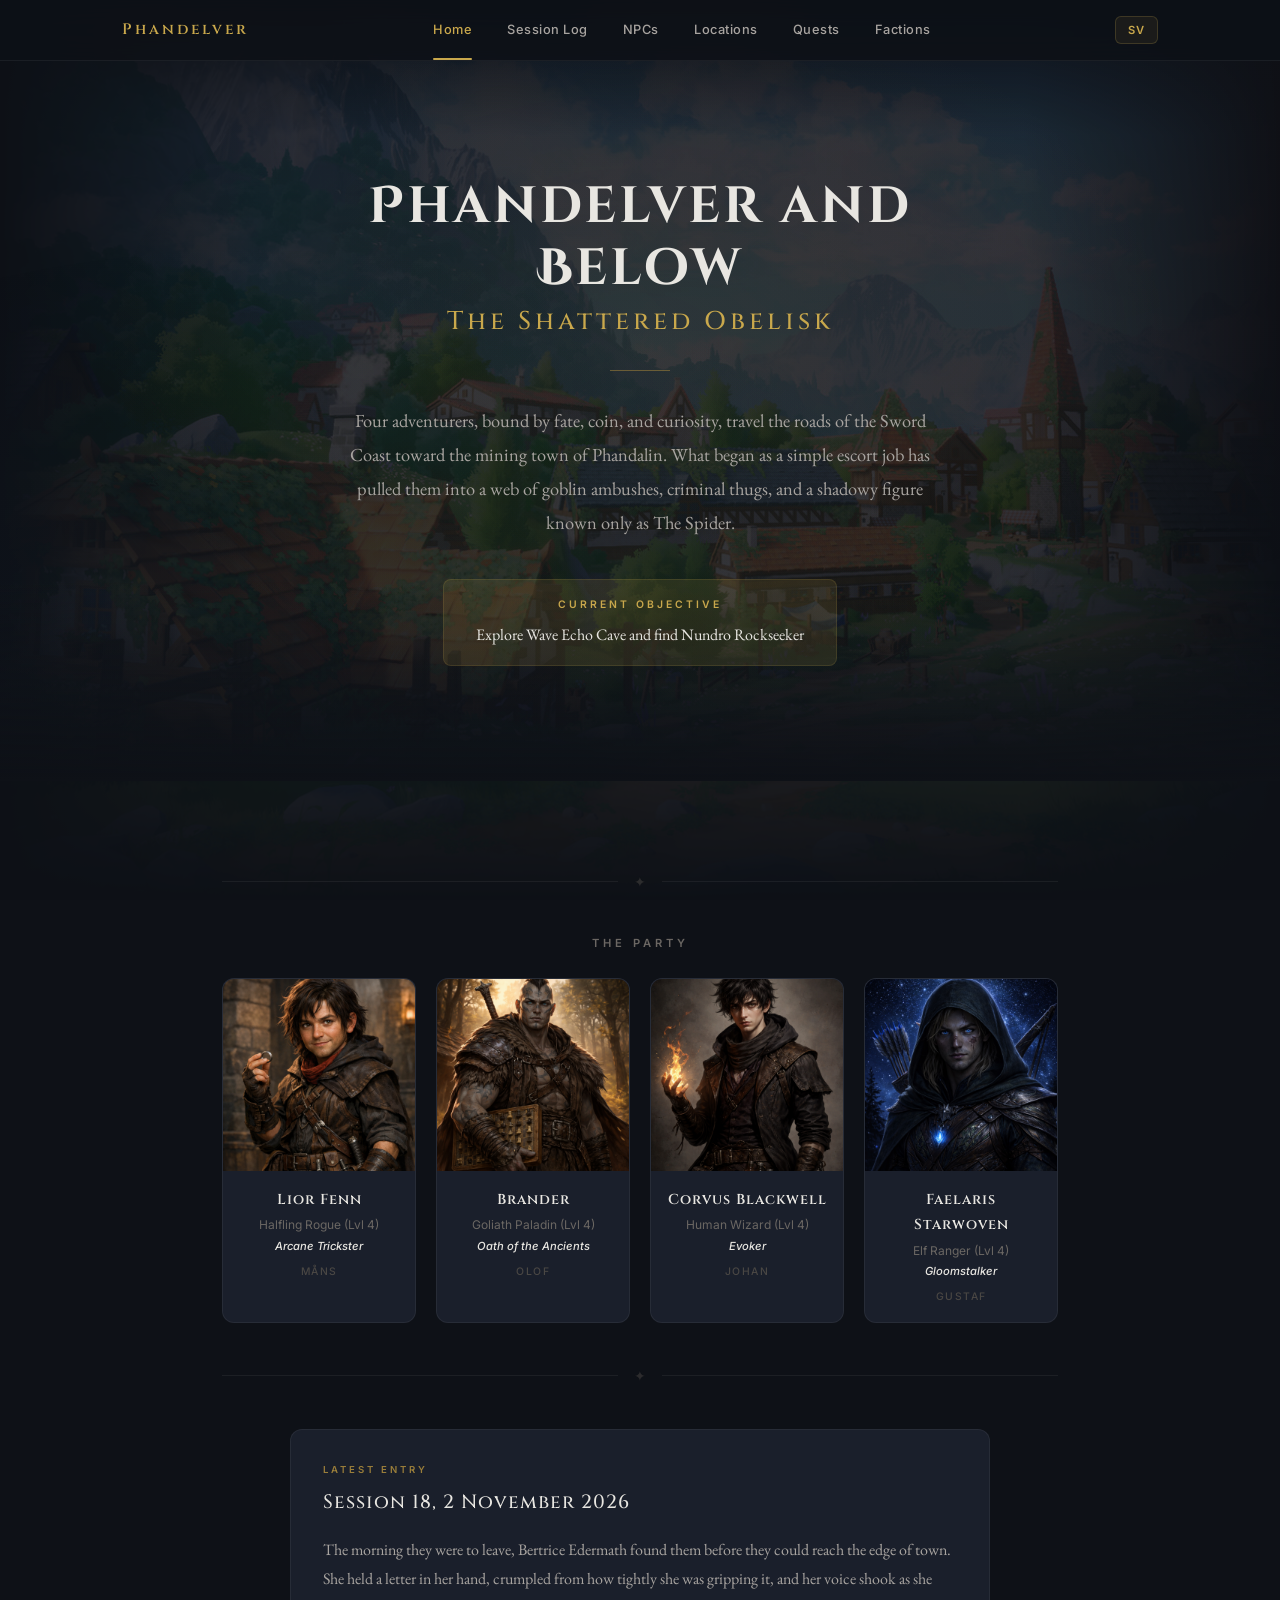
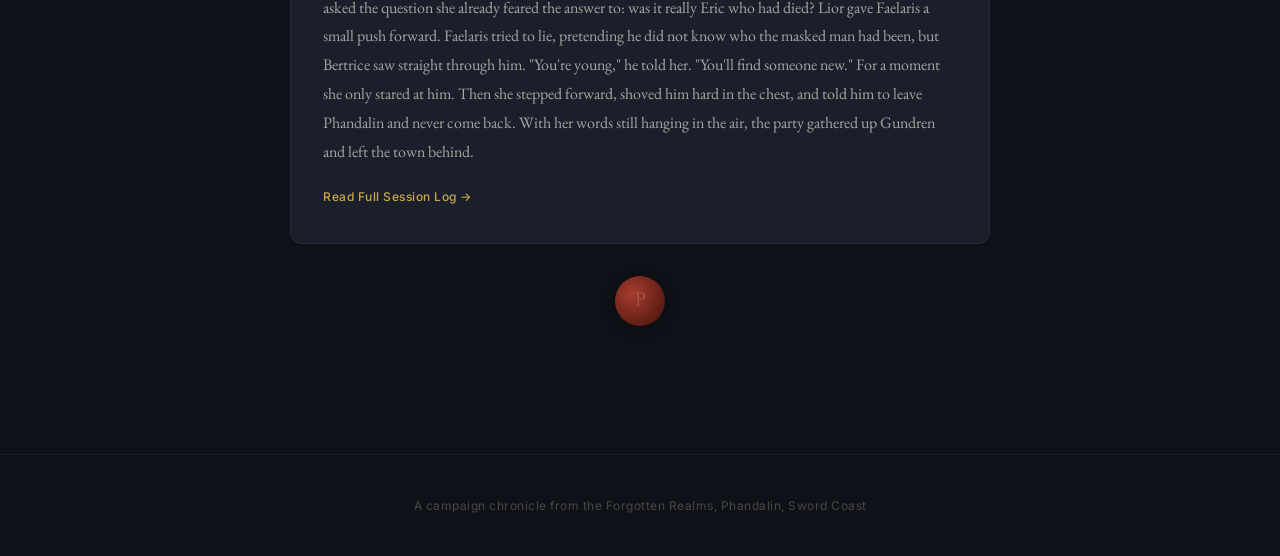
==== commit 9bd5c49e: "Add Session 18: the road to Wave Echo Cave, Tharden found dead Adds the Session 18 recap (EN/SV): Be" ====
--- a/site/index.html
+++ b/site/index.html
@@ -73,9 +73,9 @@
 
   <button class="scroll-top" aria-label="Scroll to top">↑</button>
 
-  <script src="assets/js/data.js?v=10"></script>
-  <script src="assets/js/i18n.js?v=10"></script>
-  <script src="assets/js/app.js?v=10"></script>
+  <script src="assets/js/data.js?v=11"></script>
+  <script src="assets/js/i18n.js?v=11"></script>
+  <script src="assets/js/app.js?v=11"></script>
   <script>
     campaignReady.then(() => {
       const partyGrid = document.getElementById('party-grid');
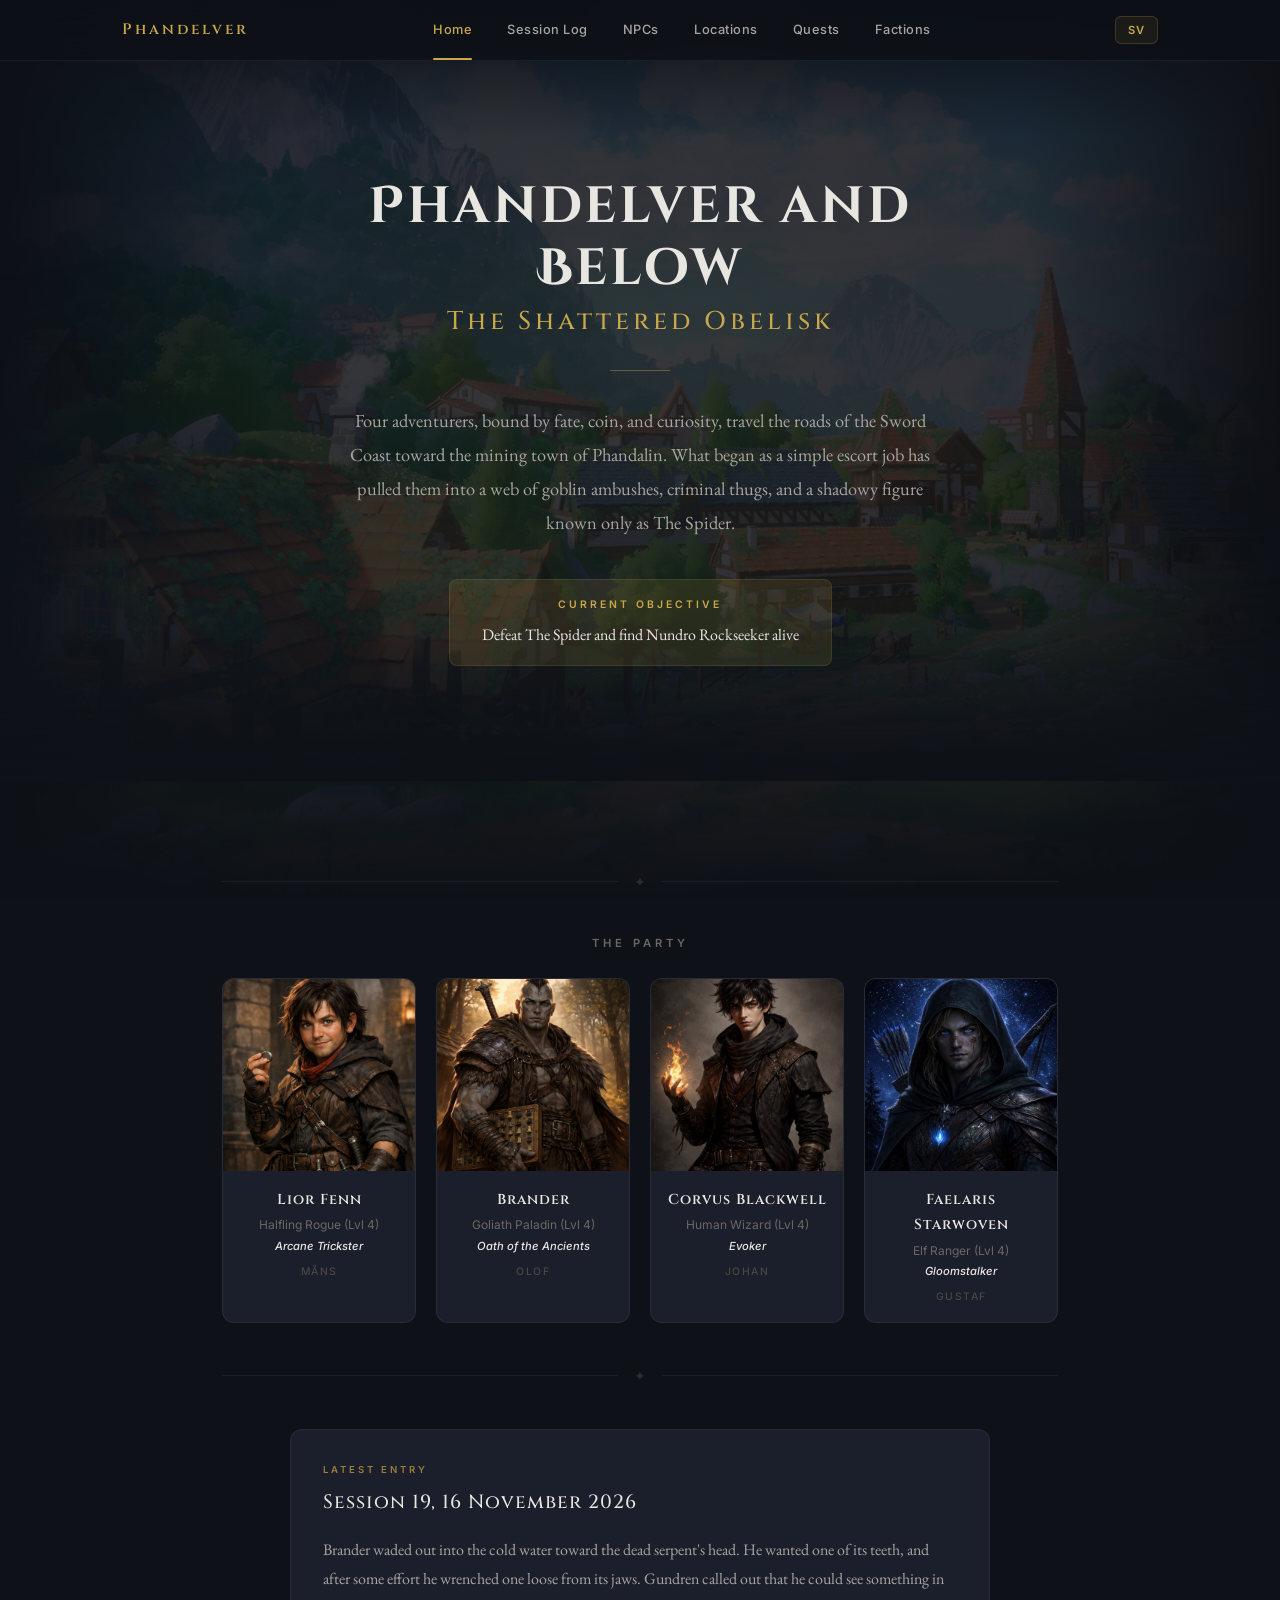
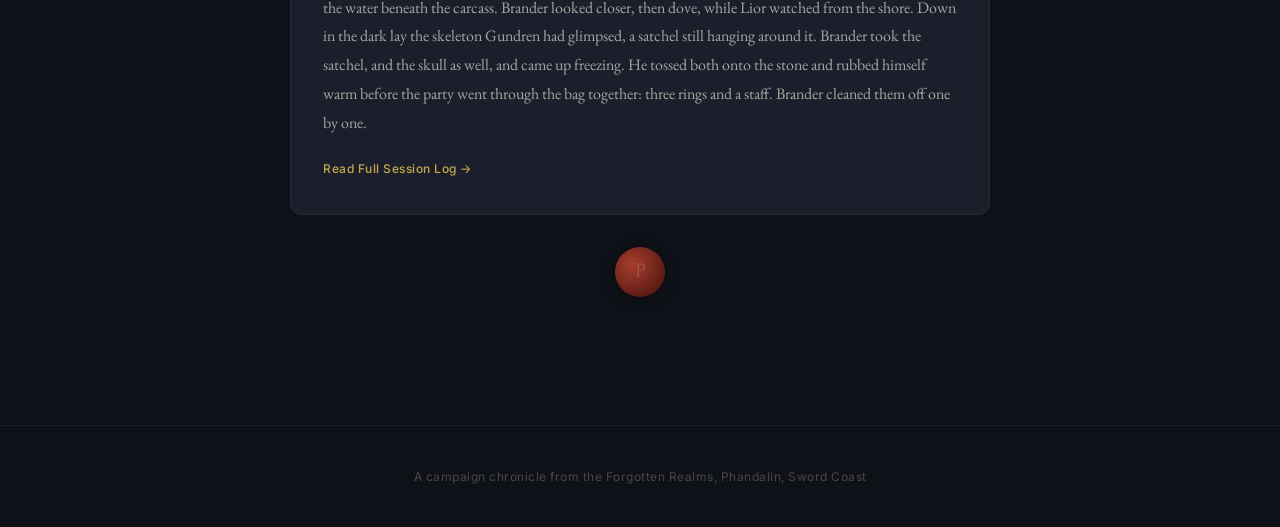
==== commit b187d05c: "Add Session 19: Vhalak unmasked, battle with The Spider Adds the Session 19 recap (EN/SV): Brander r" ====
--- a/site/index.html
+++ b/site/index.html
@@ -73,9 +73,9 @@
 
   <button class="scroll-top" aria-label="Scroll to top">↑</button>
 
-  <script src="assets/js/data.js?v=11"></script>
-  <script src="assets/js/i18n.js?v=11"></script>
-  <script src="assets/js/app.js?v=11"></script>
+  <script src="assets/js/data.js?v=12"></script>
+  <script src="assets/js/i18n.js?v=12"></script>
+  <script src="assets/js/app.js?v=12"></script>
   <script>
     campaignReady.then(() => {
       const partyGrid = document.getElementById('party-grid');
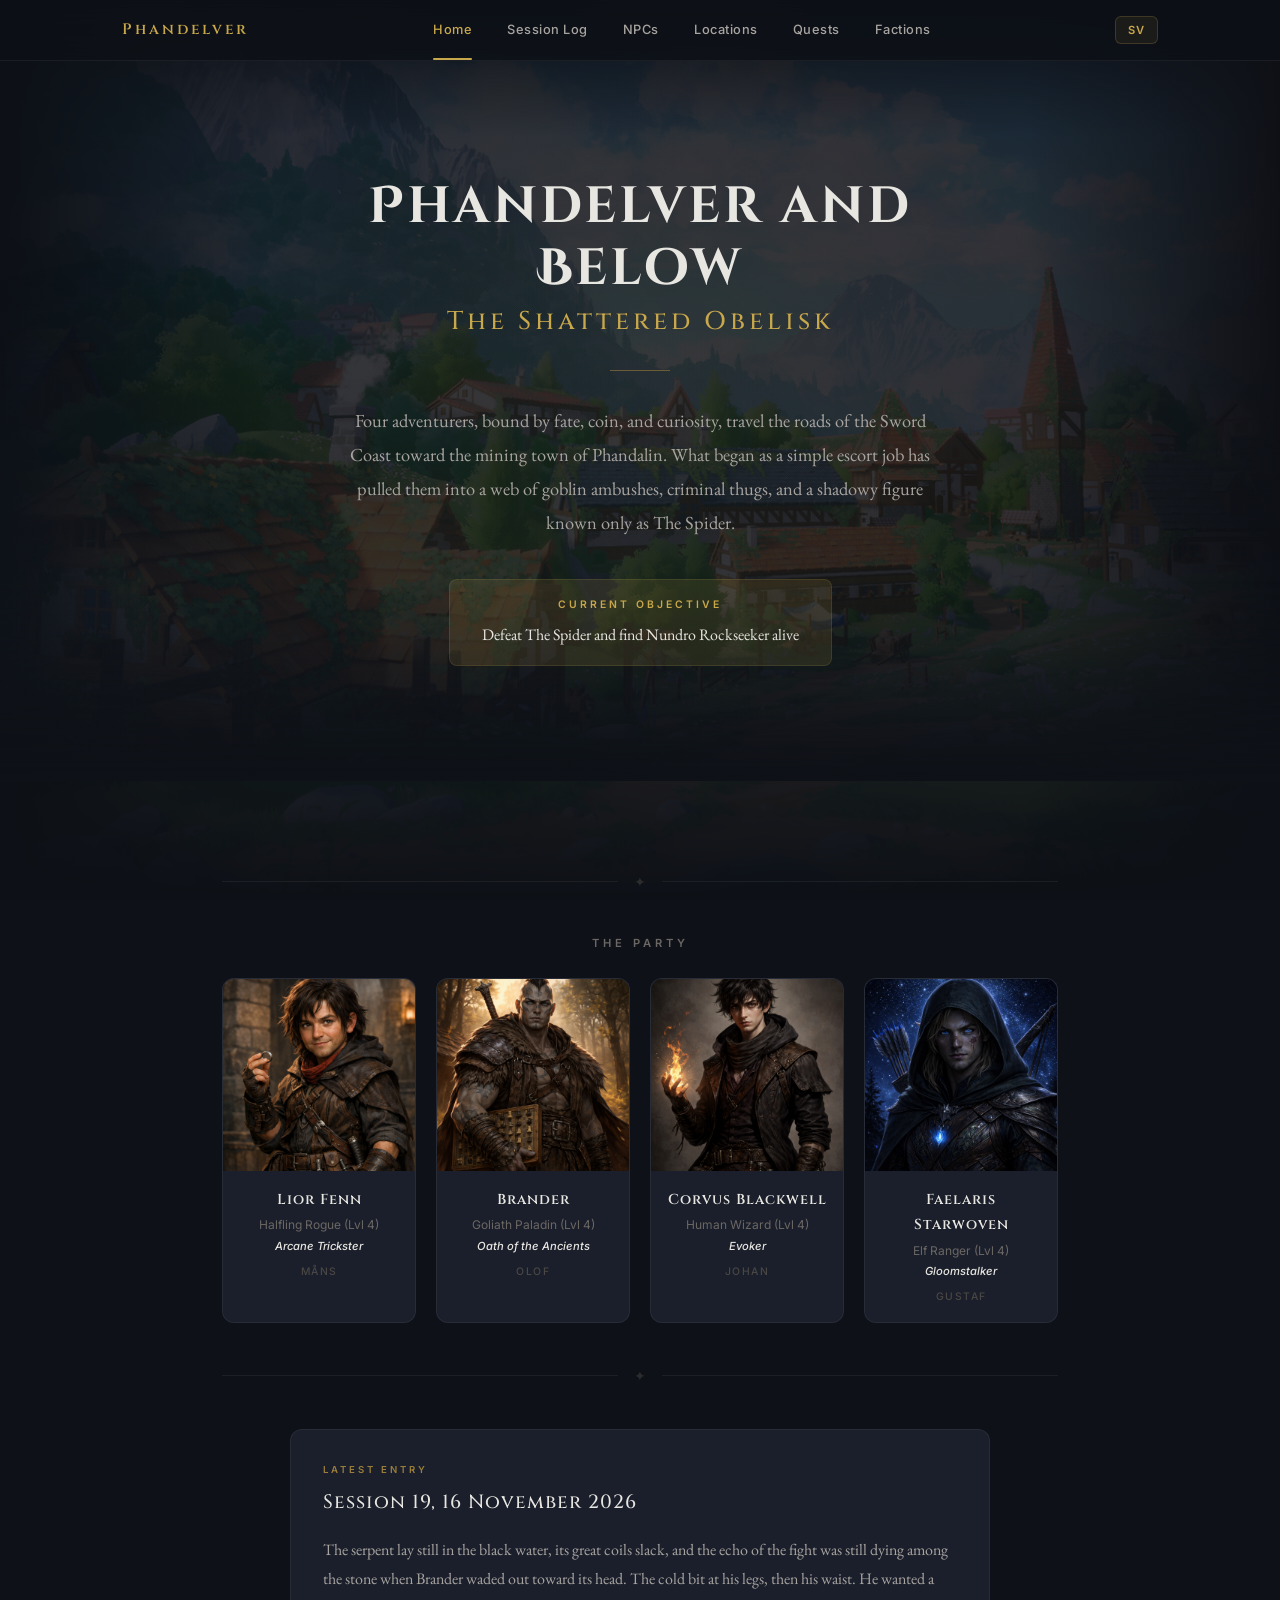
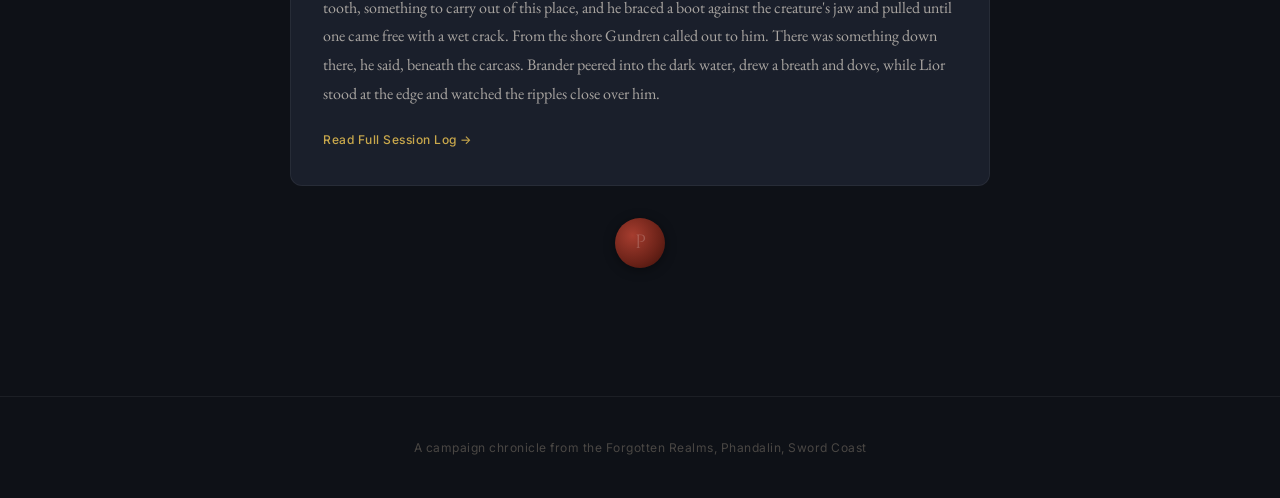
==== commit 0c0d0f67: "Merge Unknown Drow into Vhalak, drop missing NPC images The drow in King Grol's chamber at Cragmaw C" ====
--- a/site/index.html
+++ b/site/index.html
@@ -73,9 +73,9 @@
 
   <button class="scroll-top" aria-label="Scroll to top">↑</button>
 
-  <script src="assets/js/data.js?v=12"></script>
-  <script src="assets/js/i18n.js?v=12"></script>
-  <script src="assets/js/app.js?v=12"></script>
+  <script src="assets/js/data.js?v=13"></script>
+  <script src="assets/js/i18n.js?v=13"></script>
+  <script src="assets/js/app.js?v=13"></script>
   <script>
     campaignReady.then(() => {
       const partyGrid = document.getElementById('party-grid');
